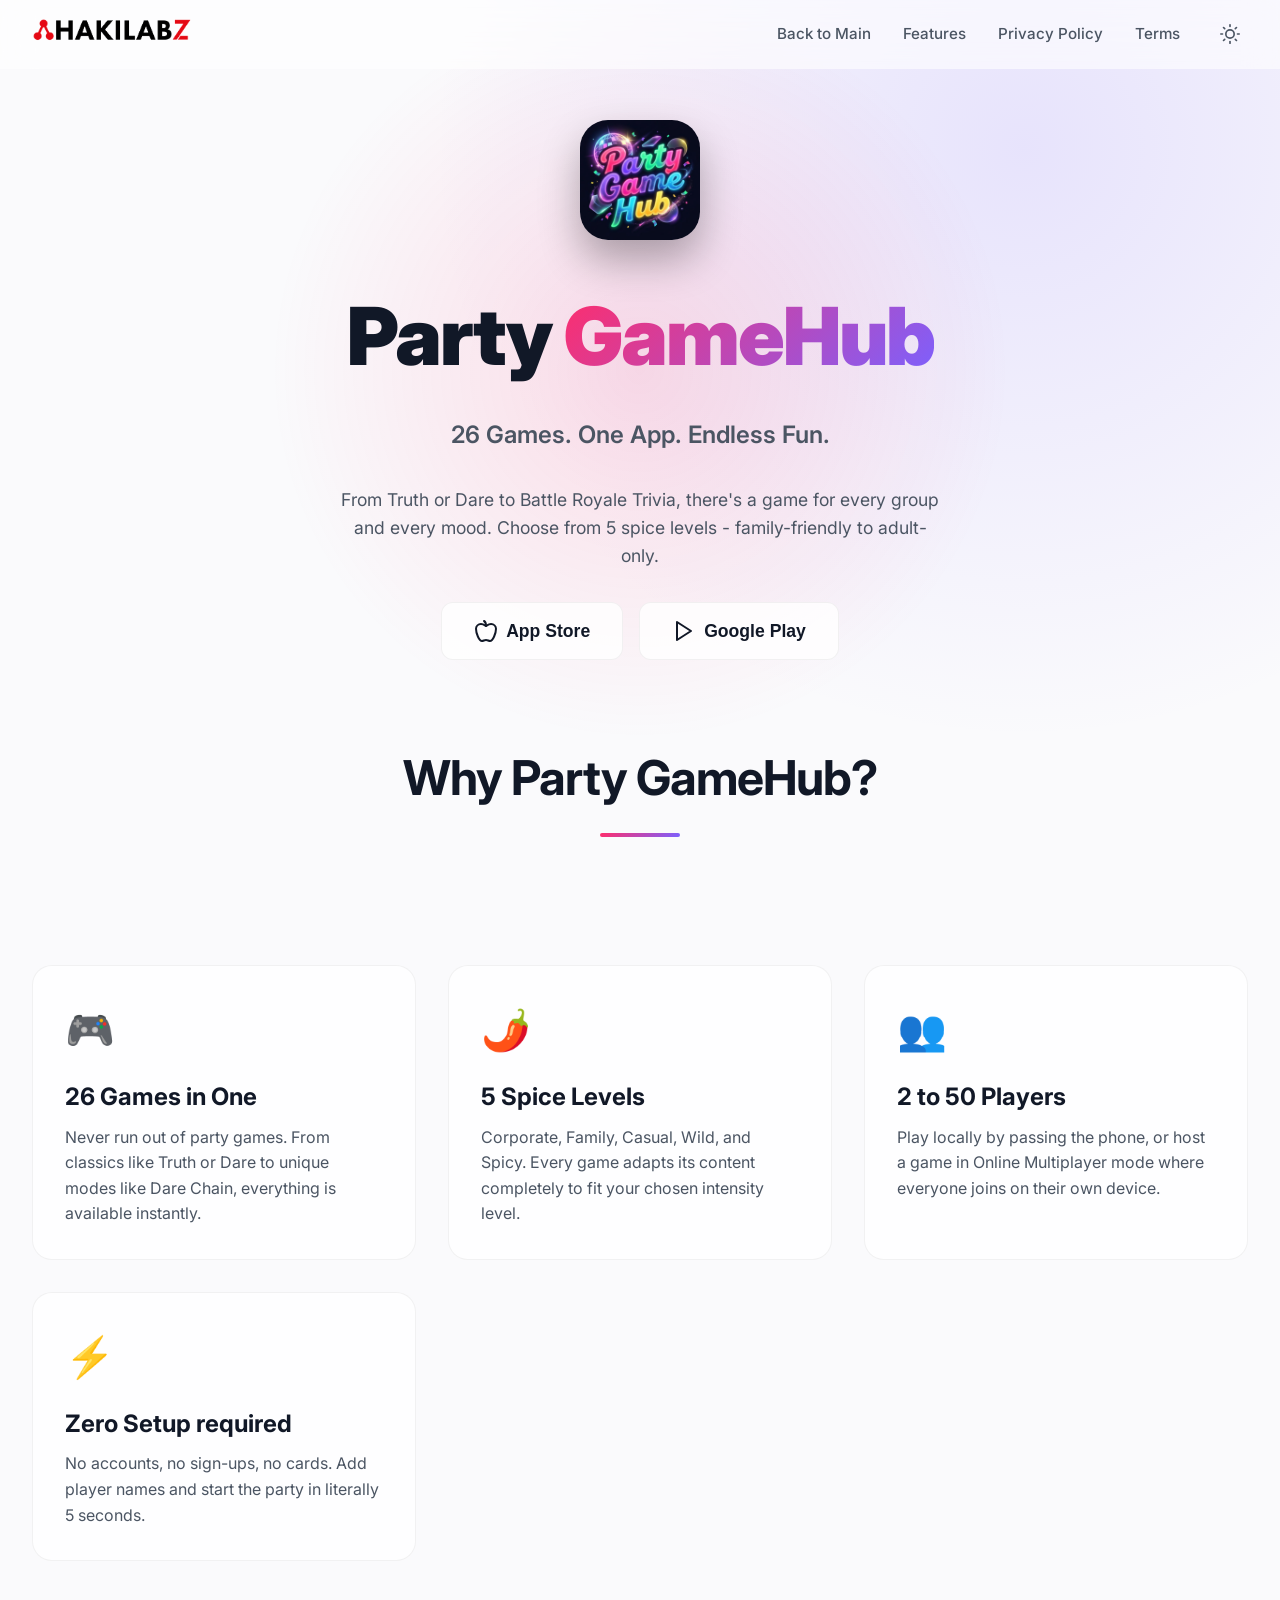
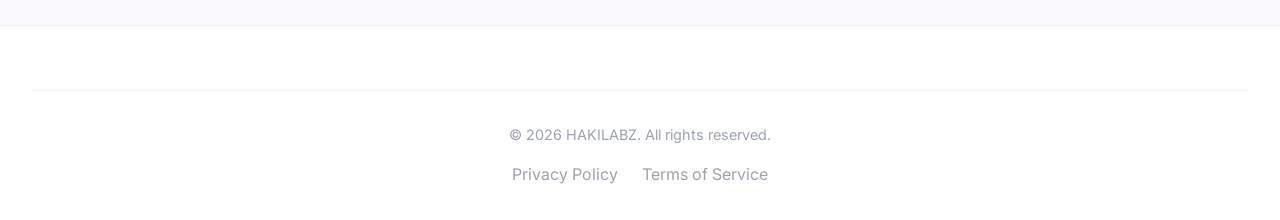
==== partygamehub/index.html @ c498fb6e "feat(ui): Initial launch-ready version" ====
<!DOCTYPE html>
<html lang="en">

<head>
    <meta charset="UTF-8">
    <meta name="viewport" content="width=device-width, initial-scale=1.0">
    <meta name="description"
        content="Party GameHub - The ultimate mobile party game collection featuring 26 games across 5 spice levels. Perfect for any group size up to 50 players. No setup needed.">
    <meta name="keywords"
        content="party games, drinking games, truth or dare, never have i ever, would you rather, trivia games, group games, social games, game night">
    <meta name="author" content="HAKILABZ">

    <!-- Open Graph / Social SEO -->
    <meta property="og:title" content="Party GameHub | HAKILABZ">
    <meta property="og:description"
        content="26 party games in one app. From Truth or Dare to Battle Royale Trivia, there's a game for every group and every mood.">
    <meta property="og:type" content="website">
    <meta property="og:url" content="https://hakilabz.ai/partygamehub">
    <!-- Twitter Card -->
    <meta name="twitter:card" content="summary_large_image">
    <meta name="twitter:title" content="Party GameHub | HAKILABZ">
    <meta name="twitter:description" content="26 party games in one app. No setup needed.">
    <title>Party GameHub | HAKILABZ</title>
    <!-- Use HAKILABZ core css -->
    <link rel="stylesheet" href="/assets/css/style.css">
    <link rel="preconnect" href="https://fonts.googleapis.com">
    <link rel="preconnect" href="https://fonts.gstatic.com" crossorigin>
    <link href="https://fonts.googleapis.com/css2?family=Inter:wght@300;400;500;600;700;800;900&display=swap"
        rel="stylesheet">
    <style>
        /* Party GameHub Specific Styles */
        :root {
            --pgh-primary: #FF2D6B;
            --pgh-secondary: #7B61FF;
            --pgh-accent: #00FFB2;
            --pgh-gradient: linear-gradient(135deg, #FF2D6B 0%, #7B61FF 100%);
        }

        .pgh-hero {
            position: relative;
            padding: 120px 0 80px;
            text-align: center;
            overflow: hidden;
        }

        .pgh-hero-bg {
            position: absolute;
            inset: 0;
            background: radial-gradient(circle at 50% 50%, rgba(255, 45, 107, 0.15) 0%, transparent 50%),
                radial-gradient(circle at 80% 20%, rgba(123, 97, 255, 0.15) 0%, transparent 50%);
            z-index: -1;
        }

        .pgh-app-icon {
            width: 120px;
            height: 120px;
            border-radius: 28px;
            box-shadow: 0 20px 40px rgba(0, 0, 0, 0.3);
            margin-bottom: 1.5rem;
        }

        .pgh-title {
            font-size: 5rem;
            font-weight: 900;
            margin-bottom: 1rem;
            letter-spacing: -2px;
        }

        .pgh-title span {
            background: var(--pgh-gradient);
            -webkit-background-clip: text;
            background-clip: text;
            -webkit-text-fill-color: transparent;
        }

        .pgh-subtitle {
            font-size: 1.5rem;
            color: var(--text-secondary);
            margin-bottom: 2rem;
            font-weight: 600;
        }

        .pgh-store-buttons {
            display: flex;
            gap: 1rem;
            justify-content: center;
            margin-top: 2rem;
        }

        .store-btn {
            background: var(--card-bg);
            border: 1px solid var(--border-color);
            padding: 1rem 2rem;
            border-radius: 12px;
            font-weight: 700;
            font-size: 1.1rem;
            color: var(--text-primary);
            cursor: pointer;
            transition: var(--transition-base);
            display: flex;
            align-items: center;
            gap: 0.5rem;
        }

        .store-btn:hover {
            border-color: var(--pgh-primary);
            box-shadow: 0 4px 16px rgba(255, 45, 107, 0.2);
            transform: translateY(-2px);
        }

        .pgh-features-grid {
            display: grid;
            grid-template-columns: repeat(auto-fit, minmax(300px, 1fr));
            gap: 2rem;
            padding: 4rem 0;
        }

        .pgh-feature-card {
            background: var(--card-bg);
            border: 1px solid var(--border-color);
            padding: 2rem;
            border-radius: 20px;
            text-align: left;
        }

        .pgh-feature-icon {
            font-size: 2.5rem;
            margin-bottom: 1rem;
        }

        .pgh-feature-title {
            font-size: 1.5rem;
            margin-bottom: 0.5rem;
            font-weight: 700;
        }
    </style>
</head>

<body>
    <!-- Navigation -->
    <nav class="navbar">
        <div class="container">
            <div class="nav-content">
                <div class="logo">
                    <a href="/">
                        <img src="/assets/images/hakilabz-logo.png" alt="HAKILABZ Logo" class="logo-img">
                    </a>
                </div>
                <ul class="nav-links">
                    <li><a href="/">Back to Main</a></li>
                    <li><a href="#features">Features</a></li>
                    <li><a href="/partygamehub/privacy/">Privacy Policy</a></li>
                    <li><a href="/partygamehub/terms/">Terms</a></li>
                    <li>
                        <button id="theme-toggle" class="theme-toggle-btn" aria-label="Toggle Dark Mode">
                            <svg class="sun-icon" xmlns="http://www.w3.org/2000/svg" width="20" height="20"
                                viewBox="0 0 24 24" fill="none" stroke="currentColor" stroke-width="2"
                                stroke-linecap="round" stroke-linejoin="round" style="display: none;">
                                <circle cx="12" cy="12" r="5"></circle>
                                <line x1="12" y1="1" x2="12" y2="3"></line>
                                <line x1="12" y1="21" x2="12" y2="23"></line>
                                <line x1="4.22" y1="4.22" x2="5.64" y2="5.64"></line>
                                <line x1="18.36" y1="18.36" x2="19.78" y2="19.78"></line>
                                <line x1="1" y1="12" x2="3" y2="12"></line>
                                <line x1="21" y1="12" x2="23" y2="12"></line>
                                <line x1="4.22" y1="19.78" x2="5.64" y2="18.36"></line>
                                <line x1="18.36" y1="5.64" x2="19.78" y2="4.22"></line>
                            </svg>
                            <svg class="moon-icon" xmlns="http://www.w3.org/2000/svg" width="20" height="20"
                                viewBox="0 0 24 24" fill="none" stroke="currentColor" stroke-width="2"
                                stroke-linecap="round" stroke-linejoin="round">
                                <path d="M21 12.79A9 9 0 1 1 11.21 3 7 7 0 0 0 21 12.79z"></path>
                            </svg>
                        </button>
                    </li>
                </ul>
            </div>
        </div>
    </nav>

    <!-- Hero Section -->
    <header class="pgh-hero">
        <div class="pgh-hero-bg"></div>
        <div class="container">
            <img src="/assets/images/partygamehub-icon.jpg" alt="Party GameHub App Icon" class="pgh-app-icon">
            <h1 class="pgh-title">Party <span>GameHub</span></h1>
            <p class="pgh-subtitle">26 Games. One App. Endless Fun.</p>
            <p style="color: var(--text-secondary); max-width: 600px; margin: 0 auto; font-size: 1.1rem;">
                From Truth or Dare to Battle Royale Trivia, there's a game for every group and every mood. Choose from 5
                spice levels - family-friendly to adult-only.
            </p>

            <div class="pgh-store-buttons">
                <button class="store-btn" onclick="alert('Coming soon to the App Store!')">
                    <svg viewBox="0 0 24 24" width="24" height="24" stroke="currentColor" stroke-width="2" fill="none"
                        stroke-linecap="round" stroke-linejoin="round">
                        <path
                            d="M12 20.94c1.5 0 2.75 1.06 4 1.06 3 0 6-8 6-12.22A4.91 4.91 0 0 0 17 5c-2.22 0-4 1.44-5 2-1-.56-2.78-2-5-2a4.9 4.9 0 0 0-5 4.78C2 14 5 22 8 22c1.25 0 2.5-1.06 4-1.06Z">
                        </path>
                        <path d="M10 2c1 .5 2 2 2 5"></path>
                    </svg>
                    App Store
                </button>
                <button class="store-btn" onclick="alert('Coming soon to Google Play!')">
                    <svg viewBox="0 0 24 24" width="24" height="24" stroke="currentColor" stroke-width="2" fill="none"
                        stroke-linecap="round" stroke-linejoin="round">
                        <polygon points="5 3 19 12 5 21 5 3"></polygon>
                    </svg>
                    Google Play
                </button>
            </div>
        </div>
    </header>

    <!-- Features Section -->
    <section id="features" class="container">
        <div class="section-header">
            <h2 class="section-title">Why Party GameHub?</h2>
            <div class="title-underline" style="background: var(--pgh-gradient);"></div>
        </div>

        <div class="pgh-features-grid">
            <div class="pgh-feature-card">
                <div class="pgh-feature-icon">🎮</div>
                <h3 class="pgh-feature-title">26 Games in One</h3>
                <p style="color: var(--text-secondary);">Never run out of party games. From classics like Truth or Dare
                    to unique modes like Dare Chain, everything is available instantly.</p>
            </div>
            <div class="pgh-feature-card">
                <div class="pgh-feature-icon">🌶️</div>
                <h3 class="pgh-feature-title">5 Spice Levels</h3>
                <p style="color: var(--text-secondary);">Corporate, Family, Casual, Wild, and Spicy. Every game adapts
                    its content completely to fit your chosen intensity level.</p>
            </div>
            <div class="pgh-feature-card">
                <div class="pgh-feature-icon">👥</div>
                <h3 class="pgh-feature-title">2 to 50 Players</h3>
                <p style="color: var(--text-secondary);">Play locally by passing the phone, or host a game in Online
                    Multiplayer mode where everyone joins on their own device.</p>
            </div>
            <div class="pgh-feature-card">
                <div class="pgh-feature-icon">⚡</div>
                <h3 class="pgh-feature-title">Zero Setup required</h3>
                <p style="color: var(--text-secondary);">No accounts, no sign-ups, no cards. Add player names and start
                    the party in literally 5 seconds.</p>
            </div>
        </div>
    </section>

    <!-- Footer -->
    <footer class="footer">
        <div class="container">
            <div class="footer-bottom">
                <p>&copy; 2026 HAKILABZ. All rights reserved.</p>
                <div style="margin-top: 1rem;">
                    <a href="/partygamehub/privacy/" rel="noopener noreferrer"
                        style="color: var(--text-muted); text-decoration: none; margin: 0 10px;">Privacy
                        Policy</a>
                    <a href="/partygamehub/terms/" rel="noopener noreferrer"
                        style="color: var(--text-muted); text-decoration: none; margin: 0 10px;">Terms of
                        Service</a>
                </div>
            </div>
        </div>
    </footer>

    <!-- Use Main script for theme toggling -->
    <script src="/assets/js/script.js"></script>
</body>

</html>
---- assets/css/style.css ----
/* ========================================
   HAKILABZ - Premium Website Styles
   ======================================== */

/* CSS Variables */
:root {
    /* Premium Red Branding */
    --primary-color: #FF2A2A;
    --primary-dark: #cc0000;
    --primary-light: #ff6666;
    --accent-color: #FF0055;

    /* Light Theme (Default) */
    --bg-primary: #FAFAFC;
    --bg-secondary: #ffffff;
    --bg-tertiary: #F3F4F6;
    --text-primary: #111827;
    --text-secondary: #4B5563;
    --text-muted: #9CA3AF;
    --border-color: rgba(0, 0, 0, 0.05);
    --card-bg: rgba(255, 255, 255, 0.8);
    --nav-bg: rgba(255, 255, 255, 0.6);

    /* Gradients */
    --gradient-primary: linear-gradient(135deg, #FF2A2A 0%, #FF0055 100%);
    --gradient-secondary: linear-gradient(135deg, var(--bg-secondary) 0%, var(--bg-tertiary) 100%);
    --gradient-glass: linear-gradient(135deg, rgba(255, 255, 255, 0.1), rgba(255, 255, 255, 0));

    /* Shadows */
    --shadow-sm: 0 4px 6px -1px rgba(0, 0, 0, 0.05);
    --shadow-md: 0 10px 15px -3px rgba(0, 0, 0, 0.08);
    --shadow-lg: 0 20px 25px -5px rgba(0, 0, 0, 0.1);
    --shadow-xl: 0 25px 50px -12px rgba(0, 0, 0, 0.15);
    --shadow-glow: 0 0 20px rgba(255, 42, 42, 0.3);

    /* Transitions */
    --transition-base: all 0.4s cubic-bezier(0.16, 1, 0.3, 1);
    --transition-fast: all 0.2s cubic-bezier(0.16, 1, 0.3, 1);
}

[data-theme="dark"] {
    --bg-primary: #050505;
    --bg-secondary: #0a0a0a;
    --bg-tertiary: #141414;
    --text-primary: #F9FAFB;
    --text-secondary: #9CA3AF;
    --text-muted: #6B7280;
    --border-color: rgba(255, 255, 255, 0.08);
    --card-bg: rgba(20, 20, 20, 0.6);
    --nav-bg: rgba(5, 5, 5, 0.7);

    --shadow-sm: 0 4px 6px -1px rgba(0, 0, 0, 0.5);
    --shadow-md: 0 10px 15px -3px rgba(0, 0, 0, 0.6);
    --shadow-lg: 0 20px 25px -5px rgba(0, 0, 0, 0.7);
    --shadow-xl: 0 25px 50px -12px rgba(0, 0, 0, 0.8);
    --shadow-glow: 0 0 30px rgba(255, 42, 42, 0.4);
}

/* Reset & Base Styles */
* {
    margin: 0;
    padding: 0;
    box-sizing: border-box;
}

html {
    scroll-behavior: smooth;
    font-size: 16px;
}

body {
    font-family: 'Inter', -apple-system, BlinkMacSystemFont, 'Segoe UI', Roboto, Oxygen, Ubuntu, Cantarell, sans-serif;
    background-color: var(--bg-primary);
    color: var(--text-primary);
    line-height: 1.6;
    overflow-x: hidden;
    -webkit-font-smoothing: antialiased;
    -moz-osx-font-smoothing: grayscale;
    transition: background-color 0.3s ease, color 0.3s ease;
}

/* Container */
.container {
    max-width: 1280px;
    margin: 0 auto;
    padding: 0 2rem;
}

@media (max-width: 768px) {
    .container {
        padding: 0 1.5rem;
    }
}

/* Navigation */
.navbar {
    position: fixed;
    top: 0;
    width: 100%;
    background: var(--nav-bg);
    backdrop-filter: blur(16px);
    -webkit-backdrop-filter: blur(16px);
    border-bottom: 1px solid rgba(255, 255, 255, 0.05);
    z-index: 1000;
    transition: var(--transition-base);
}

.nav-content {
    display: flex;
    justify-content: space-between;
    align-items: center;
    padding: 1rem 0;
}

.logo-img {
    height: 24px;
    width: auto;
    transition: var(--transition-base);
}

.nav-links {
    display: flex;
    list-style: none;
    gap: 2rem;
    align-items: center;
}

.nav-links a {
    color: var(--text-secondary);
    text-decoration: none;
    font-weight: 500;
    font-size: 0.95rem;
    transition: var(--transition-fast);
    position: relative;
}

.nav-links a::after {
    content: '';
    position: absolute;
    bottom: -4px;
    left: 0;
    width: 0;
    height: 2px;
    background: var(--gradient-primary);
    transition: var(--transition-base);
}

.nav-links a:hover {
    color: var(--text-primary);
}

.nav-links a:hover::after {
    width: 100%;
}

@media (max-width: 768px) {
    .nav-links {
        gap: 1.5rem;
    }
}

@media (max-width: 480px) {
    .nav-links {
        gap: 1rem;
        font-size: 0.85rem;
    }

    .logo-img {
        height: 20px;
    }
}

/* Theme Toggle Button */
.theme-toggle-btn {
    background: transparent;
    border: none;
    color: var(--text-secondary);
    cursor: pointer;
    display: flex;
    align-items: center;
    justify-content: center;
    padding: 0.5rem;
    border-radius: 50%;
    transition: var(--transition-fast);
}

.theme-toggle-btn:hover {
    color: var(--text-primary);
    background: var(--bg-tertiary);
}

/* Hero Section */
.hero {
    position: relative;
    min-height: 100vh;
    display: flex;
    align-items: center;
    justify-content: center;
    overflow: hidden;
    padding-top: 80px;
}

.hero-background {
    position: absolute;
    inset: 0;
    background: radial-gradient(circle at 15% 50%, rgba(255, 42, 42, 0.15) 0%, transparent 40%),
        radial-gradient(circle at 85% 30%, rgba(255, 0, 85, 0.1) 0%, transparent 40%);
    background-size: 200% 200%;
    animation: gradientMove 15s ease infinite alternate;
}

@keyframes gradientMove {
    0% {
        background-position: 0% 50%;
    }

    50% {
        background-position: 100% 50%;
    }

    100% {
        background-position: 0% 50%;
    }
}

.gradient-overlay {
    position: absolute;
    inset: 0;
    background: linear-gradient(180deg, transparent 0%, var(--bg-primary) 100%);
}

.hero::after {
    content: '';
    position: absolute;
    inset: 0;
    background: url('data:image/svg+xml;utf8,<svg viewBox="0 0 100 100" xmlns="http://www.w3.org/2000/svg"><rect width="100" height="100" fill="none" stroke="rgba(255,255,255,0.03)" stroke-width="0.5"/><path d="M0,50 L100,50 M50,0 L50,100" stroke="rgba(255,255,255,0.03)" stroke-width="0.5"/></svg>') 0 0/40px 40px;
    z-index: -1;
    opacity: 0.5;
}

.hero-content {
    position: relative;
    text-align: center;
    max-width: 900px;
    margin: 0 auto;
    padding: 2rem 0;
    animation: fadeInUp 1s ease-out;
}

.hero-title {
    font-size: 4rem;
    font-weight: 800;
    line-height: 1.1;
    margin-bottom: 1.5rem;
    letter-spacing: -0.02em;
}

.gradient-text {
    background: var(--gradient-primary);
    -webkit-background-clip: text;
    -webkit-text-fill-color: transparent;
    background-clip: text;
}

.hero-subtitle {
    font-size: 1.35rem;
    color: var(--text-secondary);
    margin-bottom: 3rem;
    line-height: 1.7;
    max-width: 700px;
    margin-left: auto;
    margin-right: auto;
}

.hero-cta {
    display: flex;
    gap: 1rem;
    justify-content: center;
    flex-wrap: wrap;
}

/* Buttons */
.btn {
    display: inline-flex;
    align-items: center;
    justify-content: center;
    padding: 1rem 2.5rem;
    border-radius: 100px;
    font-size: 1.1rem;
    font-weight: 600;
    text-decoration: none;
    transition: var(--transition-base);
    cursor: pointer;
    border: none;
    font-family: inherit;
    white-space: nowrap;
    letter-spacing: 0.5px;
}

.btn-primary {
    background: var(--gradient-primary);
    color: #FFFFFF;
    box-shadow: var(--shadow-glow);
    position: relative;
    overflow: hidden;
}

.btn-primary::after {
    content: '';
    position: absolute;
    top: -50%;
    left: -50%;
    width: 200%;
    height: 200%;
    background: rgba(255, 255, 255, 0.1);
    transform: rotate(45deg);
    transition: all 0.5s ease;
    opacity: 0;
}

.btn-primary:not(:disabled):hover::after {
    opacity: 1;
    transform: rotate(45deg) translate(50%, 50%);
}

.btn-primary:not(:disabled):hover {
    transform: translateY(-2px);
    box-shadow: 0 0 30px rgba(255, 42, 42, 0.6);
}

.btn-primary:disabled {
    opacity: 0.6;
    cursor: not-allowed;
}

.btn-primary:disabled:hover {
    transform: none;
    box-shadow: var(--shadow-glow);
}

.btn-secondary {
    background: var(--bg-tertiary);
    color: var(--text-primary);
    border: 1px solid var(--border-color);
    backdrop-filter: blur(10px);
}

.btn-secondary:hover {
    transform: translateY(-2px);
}

/* Scroll Indicator */
.scroll-indicator {
    position: absolute;
    bottom: 2rem;
    left: 50%;
    transform: translateX(-50%);
    animation: bounce 2s infinite;
}

.mouse {
    width: 24px;
    height: 40px;
    border: 2px solid var(--text-secondary);
    border-radius: 12px;
    position: relative;
}

.mouse::before {
    content: '';
    position: absolute;
    top: 8px;
    left: 50%;
    transform: translateX(-50%);
    width: 4px;
    height: 8px;
    background: var(--text-secondary);
    border-radius: 2px;
    animation: scroll 1.5s infinite;
}

/* Section Styles */
section {
    padding: 6rem 0;
    position: relative;
}

.section-header {
    text-align: center;
    margin-bottom: 4rem;
}

.section-title {
    font-size: 3rem;
    font-weight: 700;
    margin-bottom: 1rem;
    letter-spacing: -0.02em;
}

.title-underline {
    width: 80px;
    height: 4px;
    background: var(--gradient-primary);
    margin: 0 auto;
    border-radius: 2px;
}

.section-subtitle {
    font-size: 1.2rem;
    color: var(--text-secondary);
    margin-top: 1rem;
}

/* About Section */
.about {
    background: var(--bg-secondary);
}

.about-grid {
    display: grid;
    grid-template-columns: repeat(auto-fit, minmax(280px, 1fr));
    gap: 2rem;
    margin-bottom: 4rem;
}

.about-item {
    text-align: center;
    padding: 2rem;
    background: var(--card-bg);
    border-radius: 16px;
    transition: var(--transition-base);
    border: 1px solid var(--border-color);
}

.about-item:hover {
    transform: translateY(-8px);
    border-color: var(--primary-color);
    box-shadow: var(--shadow-lg);
}

.icon-wrapper {
    width: 64px;
    height: 64px;
    margin: 0 auto 1.5rem;
    display: flex;
    align-items: center;
    justify-content: center;
    background: var(--bg-secondary);
    border-radius: 16px;
    border: 1px solid rgba(255, 42, 42, 0.2);
    box-shadow: 0 0 15px rgba(255, 42, 42, 0.1);
    transition: var(--transition-base);
}

.about-item:hover .icon-wrapper {
    background: var(--gradient-primary);
    box-shadow: var(--shadow-glow);
}

.icon {
    color: var(--primary-color);
    transition: var(--transition-base);
}

.about-item:hover .icon {
    color: white;
}

.about-item h3 {
    font-size: 1.5rem;
    margin-bottom: 1rem;
    font-weight: 600;
}

.about-item p {
    color: var(--text-secondary);
    line-height: 1.7;
}

.about-description {
    max-width: 800px;
    margin: 0 auto;
    text-align: center;
}

.about-description p {
    font-size: 1.1rem;
    color: var(--text-secondary);
    line-height: 1.8;
    margin-bottom: 1.5rem;
}

/* Products Section */
.products {
    background: var(--bg-primary);
}

.products-grid {
    display: grid;
    grid-template-columns: repeat(3, 1fr);
    gap: 2.5rem;
    max-width: 1200px;
    margin: 0 auto;
}

@media (max-width: 968px) {
    .products-grid {
        grid-template-columns: repeat(2, 1fr);
    }
}

@media (max-width: 768px) {
    .products-grid {
        grid-template-columns: 1fr;
    }
}

.product-card {
    background: var(--card-bg);
    border-radius: 24px;
    padding: 3rem;
    border: 1px solid var(--border-color);
    transition: var(--transition-base);
    position: relative;
    overflow: hidden;
    backdrop-filter: blur(10px);
    -webkit-backdrop-filter: blur(10px);
    box-shadow: 0 4px 6px rgba(0, 0, 0, 0.05);
}

.product-card::before {
    content: '';
    position: absolute;
    top: 0;
    left: 0;
    right: 0;
    height: 4px;
    background: var(--gradient-primary);
    opacity: 0;
    transition: var(--transition-base);
}

.product-card:hover {
    transform: translateY(-8px);
    border-color: rgba(255, 42, 42, 0.3);
    box-shadow: var(--shadow-xl);
}

.product-card:hover::before {
    opacity: 1;
}

.product-badge {
    display: inline-block;
    background: var(--gradient-primary);
    color: white;
    padding: 0.5rem 1rem;
    border-radius: 20px;
    font-size: 0.85rem;
    font-weight: 600;
    margin-bottom: 2rem;
    box-shadow: var(--shadow-glow);
}

.product-image {
    text-align: center;
    margin-bottom: 2rem;
    position: relative;
    z-index: 2;
}

.product-image img {
    max-width: 140px;
    height: auto;
    filter: drop-shadow(0 15px 30px rgba(255, 42, 42, 0.25));
    border-radius: 24px;
    transition: var(--transition-base);
}

.product-card:hover .product-image img {
    transform: scale(1.05);
    filter: drop-shadow(0 20px 40px rgba(255, 42, 42, 0.4));
}

.product-title {
    font-size: 1.8rem;
    font-weight: 800;
    margin-bottom: 0.5rem;
    letter-spacing: -0.02em;
}

.product-tagline {
    font-size: 1.1rem;
    color: var(--text-secondary);
    margin-bottom: 1.5rem;
    font-weight: 500;
}

.product-description {
    color: var(--text-secondary);
    line-height: 1.8;
    margin-bottom: 2rem;
}

.product-features {
    list-style: none;
    margin-bottom: 2rem;
}

.product-features li {
    display: flex;
    align-items: center;
    gap: 0.75rem;
    margin-bottom: 1rem;
    color: var(--text-secondary);
    font-size: 0.95rem;
    font-weight: 500;
}

.check-icon {
    width: 20px;
    height: 20px;
    color: var(--primary-color);
    stroke-width: 3;
    flex-shrink: 0;
    margin-top: 2px;
}

.product-cta {
    margin-top: 2rem;
}

.product-cta .btn {
    width: 100%;
}

/* Upcoming Product Card */
.product-card.upcoming {
    display: flex;
    align-items: center;
    justify-content: center;
    min-height: 400px;
}

.product-content-center {
    text-align: center;
}

.icon-wrapper-large {
    width: 80px;
    height: 80px;
    border-radius: 20px;
    background: var(--bg-secondary);
    display: flex;
    align-items: center;
    justify-content: center;
    margin-bottom: 1.5rem;
    box-shadow: 0 10px 30px rgba(0, 0, 0, 0.2);
    overflow: hidden;
    border: 2px dashed var(--border-color);
}

.icon-wrapper-large img {
    width: 100%;
    height: 100%;
    object-fit: cover;
}

.icon-wrapper-large .icon {
    width: 40px;
    height: 40px;
    color: var(--text-secondary);
}

.product-content-center h3 {
    font-size: 1.5rem;
    margin-bottom: 1rem;
    color: var(--text-primary);
}

.product-content-center p {
    color: var(--text-secondary);
    max-width: 300px;
    margin: 0 auto;
}

/* Contact Section */
.contact {
    background: var(--bg-secondary);
}

.contact-content {
    max-width: 600px;
    margin: 0 auto;
    text-align: center;
}

.contact-info h3 {
    font-size: 2rem;
    margin-bottom: 1rem;
}

.contact-info>p {
    color: var(--text-secondary);
    font-size: 1.1rem;
    margin-bottom: 3rem;
    line-height: 1.7;
}

.contact-methods {
    display: flex;
    flex-direction: column;
    gap: 1.5rem;
}

.contact-method {
    display: flex;
    align-items: center;
    justify-content: center;
    gap: 1rem;
    padding: 1.5rem;
    background: var(--card-bg);
    border-radius: 12px;
    transition: var(--transition-base);
    border: 1px solid var(--border-color);
}

.contact-method:hover {
    border-color: var(--primary-color);
    transform: translateX(4px);
}

.contact-method .icon {
    width: 24px;
    height: 24px;
    color: var(--primary-color);
}

.contact-method a {
    color: var(--text-primary);
    text-decoration: none;
    font-weight: 500;
    font-size: 1.1rem;
}

/* Footer */
.footer {
    background: var(--bg-secondary);
    padding: 4rem 0 2rem;
    border-top: 1px solid var(--border-color);
}

.footer-content {
    display: grid;
    grid-template-columns: 1.5fr 1fr;
    gap: 4rem;
    margin-bottom: 3rem;
}

.footer-brand {
    max-width: 400px;
}

.footer-logo {
    height: 40px;
    margin-bottom: 1rem;
}

.footer-brand p {
    color: var(--text-secondary);
    line-height: 1.7;
}

.footer-links {
    display: grid;
    grid-template-columns: repeat(2, 1fr);
    gap: 2rem;
}

.footer-column h4 {
    font-size: 1.1rem;
    margin-bottom: 1rem;
    font-weight: 600;
}

.footer-column ul {
    list-style: none;
}

.footer-column ul li {
    margin-bottom: 0.75rem;
}

.footer-column ul li a {
    color: var(--text-secondary);
    text-decoration: none;
    transition: var(--transition-fast);
}

.footer-column ul li a:hover {
    color: var(--primary-color);
}

.footer-bottom {
    text-align: center;
    padding-top: 2rem;
    border-top: 1px solid var(--border-color);
}

.footer-bottom p {
    color: var(--text-muted);
    font-size: 0.9rem;
}

/* Responsive Styles */
@media (max-width: 968px) {
    .hero-title {
        font-size: 3rem;
    }

    .section-title {
        font-size: 2.5rem;
    }
}

@media (max-width: 768px) {
    section {
        padding: 4rem 0;
    }

    .hero-title {
        font-size: 2.5rem;
    }

    .hero-subtitle {
        font-size: 1.1rem;
    }

    .section-title {
        font-size: 2rem;
    }

    .about-grid {
        grid-template-columns: 1fr;
    }

    .products-grid {
        grid-template-columns: 1fr;
    }

    .footer-content {
        grid-template-columns: 1fr;
        gap: 2rem;
    }

    .footer-links {
        grid-template-columns: repeat(2, 1fr);
    }
}

@media (max-width: 480px) {
    .hero-title {
        font-size: 2rem;
    }

    .hero-subtitle {
        font-size: 1rem;
    }

    .hero-cta {
        flex-direction: column;
        gap: 0.75rem;
    }

    .btn {
        width: 100%;
    }

    .product-card {
        padding: 2rem;
    }
}

/* Animations */
@keyframes fadeInUp {
    from {
        opacity: 0;
        transform: translateY(30px);
    }

    to {
        opacity: 1;
        transform: translateY(0);
    }
}

@keyframes bounce {

    0%,
    20%,
    50%,
    80%,
    100% {
        transform: translateX(-50%) translateY(0);
    }

    40% {
        transform: translateX(-50%) translateY(-10px);
    }

    60% {
        transform: translateX(-50%) translateY(-5px);
    }
}

@keyframes scroll {
    0% {
        opacity: 1;
        transform: translateX(-50%) translateY(0);
    }

    100% {
        opacity: 0;
        transform: translateX(-50%) translateY(12px);
    }
}

/* Utility Classes */
.text-center {
    text-align: center;
}

.mt-1 {
    margin-top: 0.5rem;
}

.mt-2 {
    margin-top: 1rem;
}

.mt-3 {
    margin-top: 1.5rem;
}

.mt-4 {
    margin-top: 2rem;
}

.mb-1 {
    margin-bottom: 0.5rem;
}

.mb-2 {
    margin-bottom: 1rem;
}

.mb-3 {
    margin-bottom: 1.5rem;
}

.mb-4 {
    margin-bottom: 2rem;
}
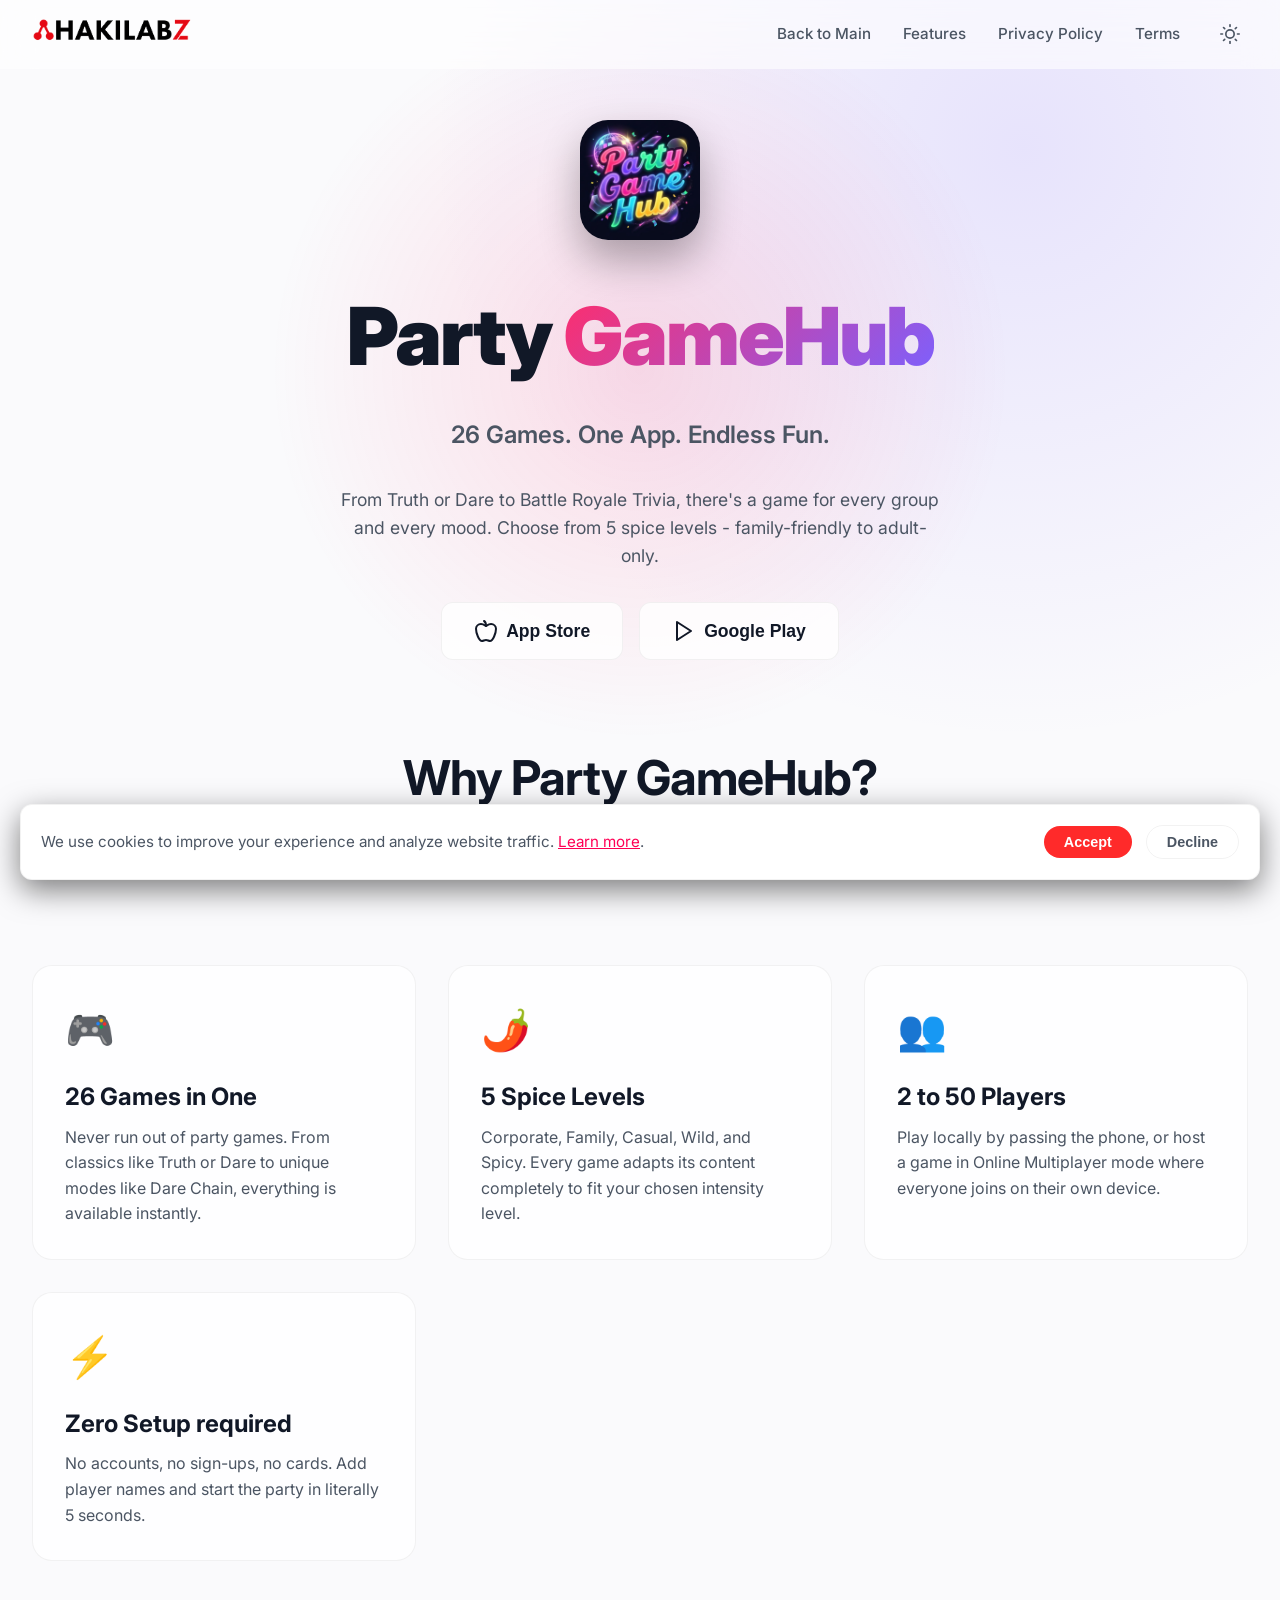
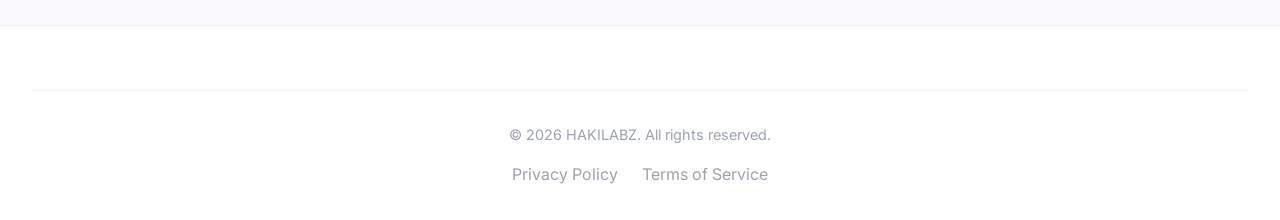
==== commit d9210a37: "feat: Production-ready website with analytics, SEO, logo protection & best practices" ====
--- a/partygamehub/index.html
+++ b/partygamehub/index.html
@@ -2,6 +2,8 @@
 <html lang="en">
 
 <head>
+    <meta name="robots" content="noimageindex, noarchive">
+
     <meta charset="UTF-8">
     <meta name="viewport" content="width=device-width, initial-scale=1.0">
     <meta name="description"
--- a/assets/css/style.css
+++ b/assets/css/style.css
@@ -960,4 +960,49 @@
 
 .mb-4 {
     margin-bottom: 2rem;
-}+}
+/* Cookie Banner */
+.cookie-banner {
+    position: fixed;
+    bottom: 20px;
+    left: 20px;
+    right: 20px;
+    background: var(--bg-secondary);
+    border: 1px solid var(--border-color);
+    padding: 20px;
+    border-radius: 12px;
+    display: flex;
+    justify-content: space-between;
+    align-items: center;
+    z-index: 1000;
+    box-shadow: 0 10px 30px rgba(0,0,0,0.5);
+    transition: opacity 0.3s ease, transform 0.3s ease;
+    backdrop-filter: blur(10px);
+}
+.cookie-banner p {
+    margin: 0;
+    font-size: 0.95rem;
+    color: var(--text-secondary);
+    max-width: 70%;
+}
+.cookie-buttons button {
+    padding: 8px 20px;
+    font-size: 0.9rem;
+    border-radius: 50px;
+    cursor: pointer;
+    font-weight: 600;
+}
+.btn-accept { background: var(--primary-color); color: #fff; border: none; }
+.btn-decline { background: transparent; border: 1px solid var(--border-color); color: var(--text-secondary); margin-left: 10px; }
+@media (max-width: 768px) {
+    .cookie-banner {
+        flex-direction: column;
+        text-align: center;
+        bottom: 0;
+        left: 0;
+        right: 0;
+        border-radius: 20px 20px 0 0;
+        padding: 20px 15px;
+    }
+    .cookie-banner p { max-width: 100%; margin-bottom: 15px; }
+}
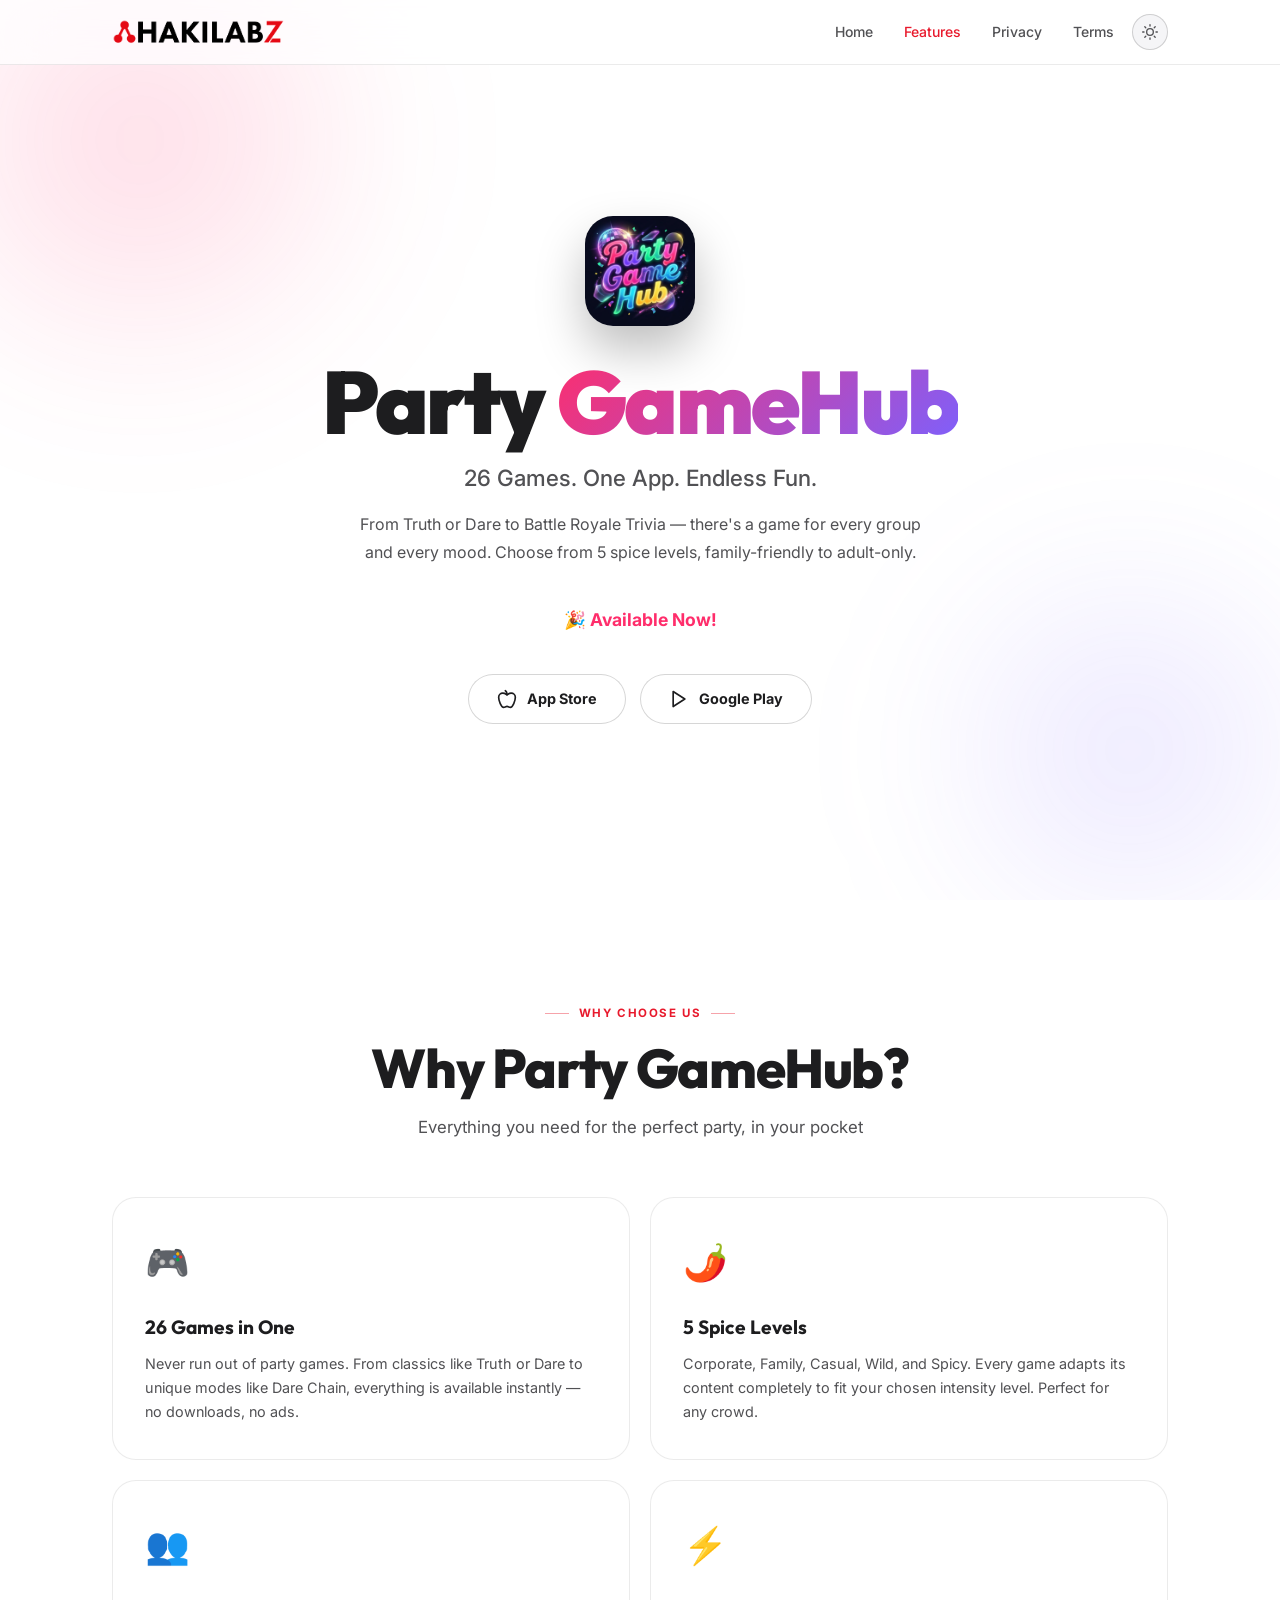
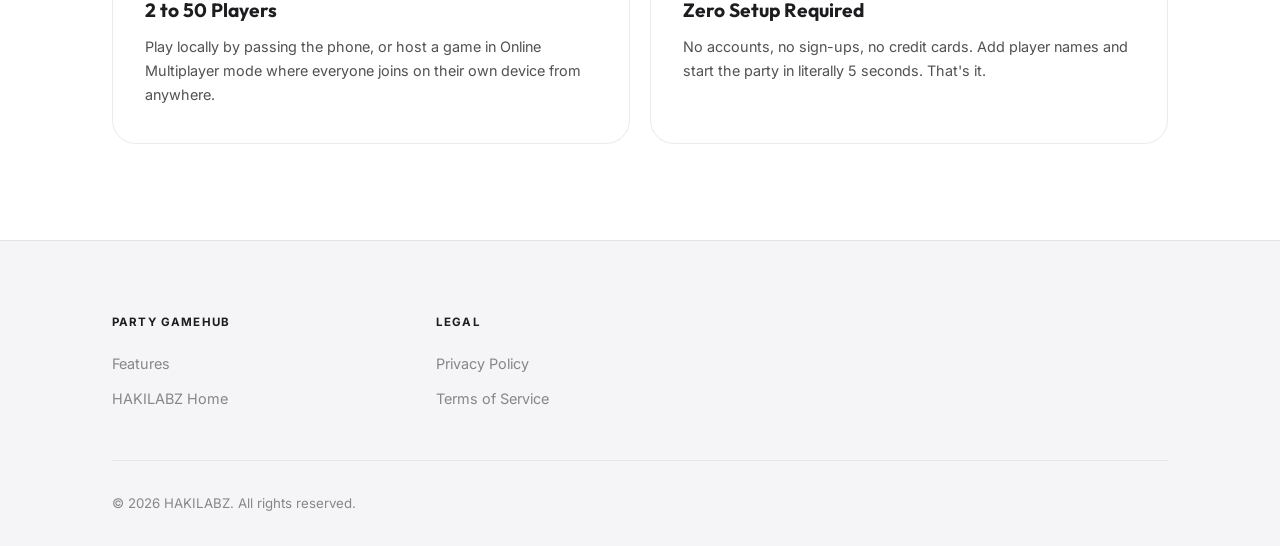
==== commit 4518e0cd: "feat: premium redesign v2 — dark logo swap, consistent legal pages, GA fix, dead code removed - Use " ====
--- a/partygamehub/index.html
+++ b/partygamehub/index.html
@@ -1,273 +1,233 @@
 <!DOCTYPE html>
-<html lang="en">
+<html lang="en" data-theme="light">
 
 <head>
-    <meta name="robots" content="noimageindex, noarchive">
-
     <meta charset="UTF-8">
     <meta name="viewport" content="width=device-width, initial-scale=1.0">
+    <meta name="robots" content="noimageindex, noarchive">
     <meta name="description"
-        content="Party GameHub - The ultimate mobile party game collection featuring 26 games across 5 spice levels. Perfect for any group size up to 50 players. No setup needed.">
+        content="Party GameHub — 26 party games in one app. From Truth or Dare to Battle Royale Trivia. Available March 28, 2026.">
     <meta name="keywords"
-        content="party games, drinking games, truth or dare, never have i ever, would you rather, trivia games, group games, social games, game night">
+        content="party games, drinking games, truth or dare, never have i ever, would you rather, trivia, group games">
     <meta name="author" content="HAKILABZ">
-
-    <!-- Open Graph / Social SEO -->
     <meta property="og:title" content="Party GameHub | HAKILABZ">
     <meta property="og:description"
-        content="26 party games in one app. From Truth or Dare to Battle Royale Trivia, there's a game for every group and every mood.">
+        content="26 party games in one app. From Truth or Dare to Battle Royale Trivia. Available March 28, 2026.">
     <meta property="og:type" content="website">
-    <meta property="og:url" content="https://hakilabz.ai/partygamehub">
-    <!-- Twitter Card -->
+    <meta property="og:url" content="https://hakilabz.ai/partygamehub/">
     <meta name="twitter:card" content="summary_large_image">
     <meta name="twitter:title" content="Party GameHub | HAKILABZ">
     <meta name="twitter:description" content="26 party games in one app. No setup needed.">
     <title>Party GameHub | HAKILABZ</title>
-    <!-- Use HAKILABZ core css -->
-    <link rel="stylesheet" href="/assets/css/style.css">
+
     <link rel="preconnect" href="https://fonts.googleapis.com">
     <link rel="preconnect" href="https://fonts.gstatic.com" crossorigin>
-    <link href="https://fonts.googleapis.com/css2?family=Inter:wght@300;400;500;600;700;800;900&display=swap"
+    <link
+        href="https://fonts.googleapis.com/css2?family=Inter:wght@300;400;500;600;700&family=Outfit:wght@700;800;900&display=swap"
         rel="stylesheet">
-    <style>
-        /* Party GameHub Specific Styles */
-        :root {
-            --pgh-primary: #FF2D6B;
-            --pgh-secondary: #7B61FF;
-            --pgh-accent: #00FFB2;
-            --pgh-gradient: linear-gradient(135deg, #FF2D6B 0%, #7B61FF 100%);
-        }
-
-        .pgh-hero {
-            position: relative;
-            padding: 120px 0 80px;
-            text-align: center;
-            overflow: hidden;
-        }
-
-        .pgh-hero-bg {
-            position: absolute;
-            inset: 0;
-            background: radial-gradient(circle at 50% 50%, rgba(255, 45, 107, 0.15) 0%, transparent 50%),
-                radial-gradient(circle at 80% 20%, rgba(123, 97, 255, 0.15) 0%, transparent 50%);
-            z-index: -1;
-        }
-
-        .pgh-app-icon {
-            width: 120px;
-            height: 120px;
-            border-radius: 28px;
-            box-shadow: 0 20px 40px rgba(0, 0, 0, 0.3);
-            margin-bottom: 1.5rem;
-        }
-
-        .pgh-title {
-            font-size: 5rem;
-            font-weight: 900;
-            margin-bottom: 1rem;
-            letter-spacing: -2px;
-        }
-
-        .pgh-title span {
-            background: var(--pgh-gradient);
-            -webkit-background-clip: text;
-            background-clip: text;
-            -webkit-text-fill-color: transparent;
-        }
-
-        .pgh-subtitle {
-            font-size: 1.5rem;
-            color: var(--text-secondary);
-            margin-bottom: 2rem;
-            font-weight: 600;
-        }
-
-        .pgh-store-buttons {
-            display: flex;
-            gap: 1rem;
-            justify-content: center;
-            margin-top: 2rem;
-        }
-
-        .store-btn {
-            background: var(--card-bg);
-            border: 1px solid var(--border-color);
-            padding: 1rem 2rem;
-            border-radius: 12px;
-            font-weight: 700;
-            font-size: 1.1rem;
-            color: var(--text-primary);
-            cursor: pointer;
-            transition: var(--transition-base);
-            display: flex;
-            align-items: center;
-            gap: 0.5rem;
-        }
-
-        .store-btn:hover {
-            border-color: var(--pgh-primary);
-            box-shadow: 0 4px 16px rgba(255, 45, 107, 0.2);
-            transform: translateY(-2px);
-        }
-
-        .pgh-features-grid {
-            display: grid;
-            grid-template-columns: repeat(auto-fit, minmax(300px, 1fr));
-            gap: 2rem;
-            padding: 4rem 0;
-        }
-
-        .pgh-feature-card {
-            background: var(--card-bg);
-            border: 1px solid var(--border-color);
-            padding: 2rem;
-            border-radius: 20px;
-            text-align: left;
-        }
-
-        .pgh-feature-icon {
-            font-size: 2.5rem;
-            margin-bottom: 1rem;
-        }
-
-        .pgh-feature-title {
-            font-size: 1.5rem;
-            margin-bottom: 0.5rem;
-            font-weight: 700;
-        }
-    </style>
+    <link rel="stylesheet" href="/assets/css/style.css">
+    <link rel="icon" type="image/png" href="/assets/images/favicon.png">
 </head>
 
 <body>
-    <!-- Navigation -->
-    <nav class="navbar">
+
+    <!-- ── NAV ─────────────────────────────── -->
+    <nav class="navbar" id="navbar">
         <div class="container">
             <div class="nav-content">
-                <div class="logo">
-                    <a href="/">
-                        <img src="/assets/images/hakilabz-logo.png" alt="HAKILABZ Logo" class="logo-img">
-                    </a>
-                </div>
-                <ul class="nav-links">
-                    <li><a href="/">Back to Main</a></li>
+                <a href="/" class="logo" aria-label="HAKILABZ Home">
+                    <img src="/assets/images/hakilabz-logo.png" alt="HAKILABZ" class="logo-img" id="nav-logo">
+                </a>
+
+                <ul class="nav-links" id="nav-links">
+                    <li><a href="/">Home</a></li>
                     <li><a href="#features">Features</a></li>
-                    <li><a href="/partygamehub/privacy/">Privacy Policy</a></li>
+                    <li><a href="/partygamehub/privacy/">Privacy</a></li>
                     <li><a href="/partygamehub/terms/">Terms</a></li>
                     <li>
-                        <button id="theme-toggle" class="theme-toggle-btn" aria-label="Toggle Dark Mode">
-                            <svg class="sun-icon" xmlns="http://www.w3.org/2000/svg" width="20" height="20"
-                                viewBox="0 0 24 24" fill="none" stroke="currentColor" stroke-width="2"
-                                stroke-linecap="round" stroke-linejoin="round" style="display: none;">
-                                <circle cx="12" cy="12" r="5"></circle>
-                                <line x1="12" y1="1" x2="12" y2="3"></line>
-                                <line x1="12" y1="21" x2="12" y2="23"></line>
-                                <line x1="4.22" y1="4.22" x2="5.64" y2="5.64"></line>
-                                <line x1="18.36" y1="18.36" x2="19.78" y2="19.78"></line>
-                                <line x1="1" y1="12" x2="3" y2="12"></line>
-                                <line x1="21" y1="12" x2="23" y2="12"></line>
-                                <line x1="4.22" y1="19.78" x2="5.64" y2="18.36"></line>
-                                <line x1="18.36" y1="5.64" x2="19.78" y2="4.22"></line>
+                        <button id="theme-toggle" class="theme-toggle-btn" aria-label="Toggle theme">
+                            <svg class="sun-icon" width="16" height="16" viewBox="0 0 24 24" fill="none"
+                                stroke="currentColor" stroke-width="2" stroke-linecap="round" stroke-linejoin="round">
+                                <circle cx="12" cy="12" r="5" />
+                                <line x1="12" y1="1" x2="12" y2="3" />
+                                <line x1="12" y1="21" x2="12" y2="23" />
+                                <line x1="4.22" y1="4.22" x2="5.64" y2="5.64" />
+                                <line x1="18.36" y1="18.36" x2="19.78" y2="19.78" />
+                                <line x1="1" y1="12" x2="3" y2="12" />
+                                <line x1="21" y1="12" x2="23" y2="12" />
+                                <line x1="4.22" y1="19.78" x2="5.64" y2="18.36" />
+                                <line x1="18.36" y1="5.64" x2="19.78" y2="4.22" />
                             </svg>
-                            <svg class="moon-icon" xmlns="http://www.w3.org/2000/svg" width="20" height="20"
-                                viewBox="0 0 24 24" fill="none" stroke="currentColor" stroke-width="2"
-                                stroke-linecap="round" stroke-linejoin="round">
-                                <path d="M21 12.79A9 9 0 1 1 11.21 3 7 7 0 0 0 21 12.79z"></path>
+                            <svg class="moon-icon" width="16" height="16" viewBox="0 0 24 24" fill="none"
+                                stroke="currentColor" stroke-width="2" stroke-linecap="round" stroke-linejoin="round">
+                                <path d="M21 12.79A9 9 0 1 1 11.21 3 7 7 0 0 0 21 12.79z" />
                             </svg>
                         </button>
                     </li>
                 </ul>
+
+                <button class="hamburger" id="hamburger-btn" aria-label="Open menu" aria-expanded="false"
+                    aria-controls="nav-links">
+                    <span></span><span></span><span></span>
+                </button>
             </div>
         </div>
     </nav>
 
-    <!-- Hero Section -->
-    <header class="pgh-hero">
-        <div class="pgh-hero-bg"></div>
-        <div class="container">
-            <img src="/assets/images/partygamehub-icon.jpg" alt="Party GameHub App Icon" class="pgh-app-icon">
-            <h1 class="pgh-title">Party <span>GameHub</span></h1>
-            <p class="pgh-subtitle">26 Games. One App. Endless Fun.</p>
-            <p style="color: var(--text-secondary); max-width: 600px; margin: 0 auto; font-size: 1.1rem;">
-                From Truth or Dare to Battle Royale Trivia, there's a game for every group and every mood. Choose from 5
-                spice levels - family-friendly to adult-only.
-            </p>
-
-            <div class="pgh-store-buttons">
-                <button class="store-btn" onclick="alert('Coming soon to the App Store!')">
-                    <svg viewBox="0 0 24 24" width="24" height="24" stroke="currentColor" stroke-width="2" fill="none"
-                        stroke-linecap="round" stroke-linejoin="round">
-                        <path
-                            d="M12 20.94c1.5 0 2.75 1.06 4 1.06 3 0 6-8 6-12.22A4.91 4.91 0 0 0 17 5c-2.22 0-4 1.44-5 2-1-.56-2.78-2-5-2a4.9 4.9 0 0 0-5 4.78C2 14 5 22 8 22c1.25 0 2.5-1.06 4-1.06Z">
-                        </path>
-                        <path d="M10 2c1 .5 2 2 2 5"></path>
-                    </svg>
-                    App Store
-                </button>
-                <button class="store-btn" onclick="alert('Coming soon to Google Play!')">
-                    <svg viewBox="0 0 24 24" width="24" height="24" stroke="currentColor" stroke-width="2" fill="none"
-                        stroke-linecap="round" stroke-linejoin="round">
-                        <polygon points="5 3 19 12 5 21 5 3"></polygon>
-                    </svg>
-                    Google Play
-                </button>
-            </div>
-        </div>
-    </header>
-
-    <!-- Features Section -->
-    <section id="features" class="container">
-        <div class="section-header">
-            <h2 class="section-title">Why Party GameHub?</h2>
-            <div class="title-underline" style="background: var(--pgh-gradient);"></div>
-        </div>
-
-        <div class="pgh-features-grid">
-            <div class="pgh-feature-card">
-                <div class="pgh-feature-icon">🎮</div>
-                <h3 class="pgh-feature-title">26 Games in One</h3>
-                <p style="color: var(--text-secondary);">Never run out of party games. From classics like Truth or Dare
-                    to unique modes like Dare Chain, everything is available instantly.</p>
-            </div>
-            <div class="pgh-feature-card">
-                <div class="pgh-feature-icon">🌶️</div>
-                <h3 class="pgh-feature-title">5 Spice Levels</h3>
-                <p style="color: var(--text-secondary);">Corporate, Family, Casual, Wild, and Spicy. Every game adapts
-                    its content completely to fit your chosen intensity level.</p>
-            </div>
-            <div class="pgh-feature-card">
-                <div class="pgh-feature-icon">👥</div>
-                <h3 class="pgh-feature-title">2 to 50 Players</h3>
-                <p style="color: var(--text-secondary);">Play locally by passing the phone, or host a game in Online
-                    Multiplayer mode where everyone joins on their own device.</p>
-            </div>
-            <div class="pgh-feature-card">
-                <div class="pgh-feature-icon">⚡</div>
-                <h3 class="pgh-feature-title">Zero Setup required</h3>
-                <p style="color: var(--text-secondary);">No accounts, no sign-ups, no cards. Add player names and start
-                    the party in literally 5 seconds.</p>
+    <!-- ── HERO ────────────────────────────── -->
+    <section class="pgh-hero">
+        <div class="pgh-hero-bg">
+            <div class="pgh-orb-1" aria-hidden="true"></div>
+            <div class="pgh-orb-2" aria-hidden="true"></div>
+        </div>
+        <div class="container">
+            <div class="pgh-hero-content">
+                <img src="/assets/images/partygamehub-icon.jpg" alt="Party GameHub App Icon" class="pgh-app-icon">
+                <h1 class="pgh-title">Party <span class="pgh-grad-text">GameHub</span></h1>
+                <p class="pgh-subtitle">26 Games. One App. Endless Fun.</p>
+                <p class="pgh-desc">From Truth or Dare to Battle Royale Trivia — there's a game for every group and
+                    every mood. Choose from 5 spice levels, family-friendly to adult-only.</p>
+
+                <!-- Countdown to March 28 -->
+                <div class="pgh-countdown">
+                    <span class="countdown-label">🚀 Available in</span>
+                    <div class="countdown-block">
+                        <span class="countdown-num" id="cd-days">20</span>
+                        <span class="countdown-unit">Days</span>
+                    </div>
+                    <span class="countdown-sep" aria-hidden="true">:</span>
+                    <div class="countdown-block">
+                        <span class="countdown-num" id="cd-hours">00</span>
+                        <span class="countdown-unit">Hours</span>
+                    </div>
+                    <span class="countdown-sep" aria-hidden="true">:</span>
+                    <div class="countdown-block">
+                        <span class="countdown-num" id="cd-mins">00</span>
+                        <span class="countdown-unit">Mins</span>
+                    </div>
+                    <span class="countdown-sep" aria-hidden="true">:</span>
+                    <div class="countdown-block">
+                        <span class="countdown-num" id="cd-secs">00</span>
+                        <span class="countdown-unit">Secs</span>
+                    </div>
+                </div>
+
+                <div class="pgh-store-buttons">
+                    <button class="store-btn" onclick="showComing('App Store')">
+                        <svg viewBox="0 0 24 24" width="20" height="20" fill="none" stroke="currentColor"
+                            stroke-width="2" stroke-linecap="round" stroke-linejoin="round" aria-hidden="true">
+                            <path
+                                d="M12 20.94c1.5 0 2.75 1.06 4 1.06 3 0 6-8 6-12.22A4.91 4.91 0 0 0 17 5c-2.22 0-4 1.44-5 2-1-.56-2.78-2-5-2a4.9 4.9 0 0 0-5 4.78C2 14 5 22 8 22c1.25 0 2.5-1.06 4-1.06Z" />
+                            <path d="M10 2c1 .5 2 2 2 5" />
+                        </svg>
+                        App Store
+                    </button>
+                    <button class="store-btn" onclick="showComing('Google Play')">
+                        <svg viewBox="0 0 24 24" width="20" height="20" fill="none" stroke="currentColor"
+                            stroke-width="2" stroke-linecap="round" stroke-linejoin="round" aria-hidden="true">
+                            <polygon points="5 3 19 12 5 21 5 3" />
+                        </svg>
+                        Google Play
+                    </button>
+                </div>
             </div>
         </div>
     </section>
 
-    <!-- Footer -->
-    <footer class="footer">
-        <div class="container">
+    <!-- ── FEATURES ──────────────────────────── -->
+    <section id="features" class="pgh-features section">
+        <div class="container">
+            <div class="section-header reveal">
+                <div class="section-eyebrow">Why Choose Us</div>
+                <h2 class="section-title">Why Party GameHub?</h2>
+                <p class="section-subtitle">Everything you need for the perfect party, in your pocket</p>
+            </div>
+
+            <div class="cards-grid-2">
+                <div class="pgh-card reveal reveal-delay-1">
+                    <div class="pgh-card-inner" aria-hidden="true"></div>
+                    <span class="pgh-feature-icon">🎮</span>
+                    <div class="pgh-feature-title">26 Games in One</div>
+                    <p class="pgh-feature-desc">Never run out of party games. From classics like Truth or Dare to unique
+                        modes like Dare Chain, everything is available instantly — no downloads, no ads.</p>
+                </div>
+                <div class="pgh-card reveal reveal-delay-2">
+                    <div class="pgh-card-inner" aria-hidden="true"></div>
+                    <span class="pgh-feature-icon">🌶️</span>
+                    <div class="pgh-feature-title">5 Spice Levels</div>
+                    <p class="pgh-feature-desc">Corporate, Family, Casual, Wild, and Spicy. Every game adapts its
+                        content completely to fit your chosen intensity level. Perfect for any crowd.</p>
+                </div>
+                <div class="pgh-card reveal reveal-delay-1">
+                    <div class="pgh-card-inner" aria-hidden="true"></div>
+                    <span class="pgh-feature-icon">👥</span>
+                    <div class="pgh-feature-title">2 to 50 Players</div>
+                    <p class="pgh-feature-desc">Play locally by passing the phone, or host a game in Online Multiplayer
+                        mode where everyone joins on their own device from anywhere.</p>
+                </div>
+                <div class="pgh-card reveal reveal-delay-2">
+                    <div class="pgh-card-inner" aria-hidden="true"></div>
+                    <span class="pgh-feature-icon">⚡</span>
+                    <div class="pgh-feature-title">Zero Setup Required</div>
+                    <p class="pgh-feature-desc">No accounts, no sign-ups, no credit cards. Add player names and start
+                        the party in literally 5 seconds. That's it.</p>
+                </div>
+            </div>
+        </div>
+    </section>
+
+    <!-- ── FOOTER ────────────────────────────── -->
+    <footer>
+        <div class="container">
+            <div class="footer-grid" style="grid-template-columns: 1fr 1fr; max-width: 600px;">
+                <div class="footer-col">
+                    <h4>Party GameHub</h4>
+                    <ul>
+                        <li><a href="#features">Features</a></li>
+                        <li><a href="/">HAKILABZ Home</a></li>
+                    </ul>
+                </div>
+                <div class="footer-col">
+                    <h4>Legal</h4>
+                    <ul>
+                        <li><a href="/partygamehub/privacy/">Privacy Policy</a></li>
+                        <li><a href="/partygamehub/terms/">Terms of Service</a></li>
+                    </ul>
+                </div>
+            </div>
             <div class="footer-bottom">
                 <p>&copy; 2026 HAKILABZ. All rights reserved.</p>
-                <div style="margin-top: 1rem;">
-                    <a href="/partygamehub/privacy/" rel="noopener noreferrer"
-                        style="color: var(--text-muted); text-decoration: none; margin: 0 10px;">Privacy
-                        Policy</a>
-                    <a href="/partygamehub/terms/" rel="noopener noreferrer"
-                        style="color: var(--text-muted); text-decoration: none; margin: 0 10px;">Terms of
-                        Service</a>
-                </div>
             </div>
         </div>
     </footer>
 
-    <!-- Use Main script for theme toggling -->
     <script src="/assets/js/script.js"></script>
+    <script>
+        // Countdown to March 28, 2026 midnight UTC
+        function updateCountdown() {
+            const target = new Date('2026-03-28T00:00:00Z');
+            const now = new Date();
+            const diff = target - now;
+            if (diff <= 0) {
+                document.querySelector('.pgh-countdown').innerHTML = '<span style="color:var(--pgh-pink);font-weight:700;font-size:1.1rem">🎉 Available Now!</span>';
+                return;
+            }
+            const d = Math.floor(diff / 86400000);
+            const h = Math.floor((diff % 86400000) / 3600000);
+            const m = Math.floor((diff % 3600000) / 60000);
+            const s = Math.floor((diff % 60000) / 1000);
+            document.getElementById('cd-days').textContent = String(d).padStart(2, '0');
+            document.getElementById('cd-hours').textContent = String(h).padStart(2, '0');
+            document.getElementById('cd-mins').textContent = String(m).padStart(2, '0');
+            document.getElementById('cd-secs').textContent = String(s).padStart(2, '0');
+        }
+        updateCountdown();
+        setInterval(updateCountdown, 1000);
+
+        function showComing(store) {
+            alert(`Party GameHub is coming to ${store} on March 28, 2026! Stay tuned.`);
+        }
+    </script>
 </body>
 
 </html>
--- a/assets/css/style.css
+++ b/assets/css/style.css
@@ -1,891 +1,1435 @@
-/* ========================================
-   HAKILABZ - Premium Website Styles
-   ======================================== */
-
-/* CSS Variables */
+/* ═══════════════════════════════════════════════════════════
+   HAKILABZ — Premium Design System
+   World-class futuristic UI • Light + Dark • All devices
+   ═══════════════════════════════════════════════════════════ */
+
+@import url('https://fonts.googleapis.com/css2?family=Inter:wght@300;400;500;600;700&family=Outfit:wght@400;600;700;800;900&display=swap');
+
+/* ── DESIGN TOKENS ──────────────────────────────────────────── */
 :root {
-    /* Premium Red Branding */
-    --primary-color: #FF2A2A;
-    --primary-dark: #cc0000;
-    --primary-light: #ff6666;
-    --accent-color: #FF0055;
-
-    /* Light Theme (Default) */
-    --bg-primary: #FAFAFC;
-    --bg-secondary: #ffffff;
-    --bg-tertiary: #F3F4F6;
-    --text-primary: #111827;
-    --text-secondary: #4B5563;
-    --text-muted: #9CA3AF;
-    --border-color: rgba(0, 0, 0, 0.05);
-    --card-bg: rgba(255, 255, 255, 0.8);
-    --nav-bg: rgba(255, 255, 255, 0.6);
-
-    /* Gradients */
-    --gradient-primary: linear-gradient(135deg, #FF2A2A 0%, #FF0055 100%);
-    --gradient-secondary: linear-gradient(135deg, var(--bg-secondary) 0%, var(--bg-tertiary) 100%);
-    --gradient-glass: linear-gradient(135deg, rgba(255, 255, 255, 0.1), rgba(255, 255, 255, 0));
-
-    /* Shadows */
-    --shadow-sm: 0 4px 6px -1px rgba(0, 0, 0, 0.05);
-    --shadow-md: 0 10px 15px -3px rgba(0, 0, 0, 0.08);
-    --shadow-lg: 0 20px 25px -5px rgba(0, 0, 0, 0.1);
-    --shadow-xl: 0 25px 50px -12px rgba(0, 0, 0, 0.15);
-    --shadow-glow: 0 0 20px rgba(255, 42, 42, 0.3);
-
-    /* Transitions */
-    --transition-base: all 0.4s cubic-bezier(0.16, 1, 0.3, 1);
-    --transition-fast: all 0.2s cubic-bezier(0.16, 1, 0.3, 1);
+    /* Brand */
+    --red: #E8192C;
+    --red-hover: #FF2D42;
+    --red-glow: rgba(232, 25, 44, 0.3);
+    --red-soft: rgba(232, 25, 44, 0.08);
+
+    /* Light Theme */
+    --bg: #FFFFFF;
+    --bg-2: #F5F5F7;
+    --bg-3: #EBEBED;
+    --surface: rgba(255, 255, 255, 0.9);
+    --surface-raised: #FFFFFF;
+    --nav-bg: rgba(255, 255, 255, 0.75);
+    --nav-blur: blur(24px) saturate(200%);
+
+    --text-1: #1D1D1F;
+    --text-2: #515154;
+    --text-3: #86868B;
+
+    --border: rgba(0, 0, 0, 0.08);
+    --border-strong: rgba(0, 0, 0, 0.16);
+    --divider: rgba(0, 0, 0, 0.06);
+
+    --shadow-card: 0 2px 12px rgba(0, 0, 0, 0.06), 0 1px 3px rgba(0, 0, 0, 0.04);
+    --shadow-float: 0 20px 60px rgba(0, 0, 0, 0.10), 0 8px 24px rgba(0, 0, 0, 0.06);
+    --shadow-glow: 0 0 0 1px var(--red-glow), 0 8px 32px rgba(232, 25, 44, 0.2);
+
+    --grad: linear-gradient(135deg, #E8192C 0%, #FF6B6B 100%);
+    --grad-text: linear-gradient(135deg, #E8192C 0%, #FF4D5E 60%, #FF8C42 100%);
+    --grad-subtle: linear-gradient(135deg, rgba(232, 25, 44, 0.06) 0%, rgba(255, 107, 107, 0.04) 100%);
+
+
+    /* Radius */
+    --r-sm: 8px;
+    --r-md: 16px;
+    --r-lg: 24px;
+    --r-xl: 32px;
+    --r-pill: 9999px;
+
+    /* Motion */
+    --spring: cubic-bezier(0.34, 1.56, 0.64, 1);
+    --ease-out: cubic-bezier(0.16, 1, 0.3, 1);
+    --ease-in-out: cubic-bezier(0.65, 0, 0.35, 1);
+    --dur-fast: 0.18s;
+    --dur-mid: 0.36s;
+    --dur-slow: 0.72s;
 }
 
 [data-theme="dark"] {
-    --bg-primary: #050505;
-    --bg-secondary: #0a0a0a;
-    --bg-tertiary: #141414;
-    --text-primary: #F9FAFB;
-    --text-secondary: #9CA3AF;
-    --text-muted: #6B7280;
-    --border-color: rgba(255, 255, 255, 0.08);
-    --card-bg: rgba(20, 20, 20, 0.6);
-    --nav-bg: rgba(5, 5, 5, 0.7);
-
-    --shadow-sm: 0 4px 6px -1px rgba(0, 0, 0, 0.5);
-    --shadow-md: 0 10px 15px -3px rgba(0, 0, 0, 0.6);
-    --shadow-lg: 0 20px 25px -5px rgba(0, 0, 0, 0.7);
-    --shadow-xl: 0 25px 50px -12px rgba(0, 0, 0, 0.8);
-    --shadow-glow: 0 0 30px rgba(255, 42, 42, 0.4);
-}
-
-/* Reset & Base Styles */
-* {
+    --bg: #000000;
+    --bg-2: #0A0A0A;
+    --bg-3: #141414;
+    --surface: rgba(20, 20, 20, 0.85);
+    --surface-raised: #1A1A1A;
+    --nav-bg: rgba(0, 0, 0, 0.80);
+
+    --text-1: #F5F5F7;
+    --text-2: #A1A1A6;
+    --text-3: #636366;
+
+    --border: rgba(255, 255, 255, 0.09);
+    --border-strong: rgba(255, 255, 255, 0.16);
+    --divider: rgba(255, 255, 255, 0.06);
+
+    --shadow-card: 0 2px 12px rgba(0, 0, 0, 0.5), 0 1px 3px rgba(0, 0, 0, 0.3);
+    --shadow-float: 0 20px 60px rgba(0, 0, 0, 0.7), 0 8px 24px rgba(0, 0, 0, 0.5);
+    --shadow-glow: 0 0 0 1px var(--red-glow), 0 8px 40px rgba(232, 25, 44, 0.25);
+
+    --grad-subtle: linear-gradient(135deg, rgba(232, 25, 44, 0.10) 0%, rgba(255, 107, 107, 0.06) 100%);
+
+}
+
+/* ── RESET ──────────────────────────────────────────────────── */
+*,
+*::before,
+*::after {
+    box-sizing: border-box;
     margin: 0;
     padding: 0;
-    box-sizing: border-box;
 }
 
 html {
     scroll-behavior: smooth;
+    -webkit-text-size-adjust: 100%;
     font-size: 16px;
 }
 
 body {
-    font-family: 'Inter', -apple-system, BlinkMacSystemFont, 'Segoe UI', Roboto, Oxygen, Ubuntu, Cantarell, sans-serif;
-    background-color: var(--bg-primary);
-    color: var(--text-primary);
+    font-family: 'Inter', -apple-system, BlinkMacSystemFont, 'Segoe UI', sans-serif;
+    background: var(--bg);
+    color: var(--text-1);
     line-height: 1.6;
     overflow-x: hidden;
     -webkit-font-smoothing: antialiased;
     -moz-osx-font-smoothing: grayscale;
-    transition: background-color 0.3s ease, color 0.3s ease;
-}
-
-/* Container */
+    transition: background var(--dur-mid) var(--ease-out), color var(--dur-mid) var(--ease-out);
+}
+
+img {
+    display: block;
+    max-width: 100%;
+}
+
+a {
+    text-decoration: none;
+    color: inherit;
+}
+
+ul {
+    list-style: none;
+}
+
+button {
+    font-family: inherit;
+}
+
+/* ── LAYOUT ─────────────────────────────────────────────────── */
 .container {
-    max-width: 1280px;
+    width: 100%;
+    max-width: 1120px;
     margin: 0 auto;
     padding: 0 2rem;
 }
 
 @media (max-width: 768px) {
     .container {
-        padding: 0 1.5rem;
-    }
-}
-
-/* Navigation */
+        padding: 0 1.25rem;
+    }
+}
+
+/* ── NAVBAR ─────────────────────────────────────────────────── */
 .navbar {
     position: fixed;
     top: 0;
-    width: 100%;
+    inset-inline: 0;
+    z-index: 900;
     background: var(--nav-bg);
-    backdrop-filter: blur(16px);
-    -webkit-backdrop-filter: blur(16px);
-    border-bottom: 1px solid rgba(255, 255, 255, 0.05);
-    z-index: 1000;
-    transition: var(--transition-base);
+    -webkit-backdrop-filter: var(--nav-blur);
+    backdrop-filter: var(--nav-blur);
+    border-bottom: 1px solid var(--border);
+    transition: background var(--dur-mid) var(--ease-out),
+        border-color var(--dur-mid) var(--ease-out),
+        box-shadow var(--dur-fast) var(--ease-out);
+}
+
+.navbar.scrolled {
+    box-shadow: var(--shadow-float);
 }
 
 .nav-content {
     display: flex;
+    align-items: center;
     justify-content: space-between;
-    align-items: center;
-    padding: 1rem 0;
-}
-
+    height: 64px;
+}
+
+/* Logo */
 .logo-img {
-    height: 24px;
+    height: 26px;
     width: auto;
-    transition: var(--transition-base);
-}
-
+    transition: opacity var(--dur-fast);
+}
+
+.logo-img:hover {
+    opacity: 0.7;
+}
+
+/* Nav links */
 .nav-links {
     display: flex;
-    list-style: none;
-    gap: 2rem;
-    align-items: center;
-}
-
-.nav-links a {
-    color: var(--text-secondary);
-    text-decoration: none;
+    align-items: center;
+    gap: 0.25rem;
+}
+
+.nav-links>li>a {
+    display: block;
+    padding: 0.5rem 0.85rem;
+    font-size: 0.875rem;
     font-weight: 500;
-    font-size: 0.95rem;
-    transition: var(--transition-fast);
-    position: relative;
-}
-
-.nav-links a::after {
-    content: '';
-    position: absolute;
-    bottom: -4px;
-    left: 0;
-    width: 0;
-    height: 2px;
-    background: var(--gradient-primary);
-    transition: var(--transition-base);
-}
-
-.nav-links a:hover {
-    color: var(--text-primary);
-}
-
-.nav-links a:hover::after {
-    width: 100%;
-}
-
-@media (max-width: 768px) {
-    .nav-links {
-        gap: 1.5rem;
-    }
-}
-
-@media (max-width: 480px) {
-    .nav-links {
-        gap: 1rem;
-        font-size: 0.85rem;
-    }
-
-    .logo-img {
-        height: 20px;
-    }
-}
-
-/* Theme Toggle Button */
+    color: var(--text-2);
+    border-radius: var(--r-sm);
+    transition: color var(--dur-fast), background var(--dur-fast);
+}
+
+.nav-links>li>a:hover {
+    color: var(--text-1);
+    background: var(--bg-2);
+}
+
+.nav-links>li>a.active {
+    color: var(--red);
+}
+
+/* Theme toggle */
 .theme-toggle-btn {
+    display: inline-flex;
+    align-items: center;
+    justify-content: center;
+    width: 36px;
+    height: 36px;
+    border-radius: 50%;
+    border: 1px solid var(--border-strong);
+    background: var(--bg-2);
+    color: var(--text-2);
+    cursor: pointer;
+    transition: all var(--dur-fast) var(--ease-out);
+}
+
+.theme-toggle-btn:hover {
+    background: var(--bg-3);
+    color: var(--text-1);
+    border-color: var(--red);
+    transform: scale(1.08);
+}
+
+.sun-icon,
+.moon-icon {
+    display: block;
+}
+
+[data-theme="dark"] .sun-icon {
+    display: none;
+}
+
+[data-theme="dark"] .moon-icon {
+    display: block;
+}
+
+[data-theme="light"] .sun-icon {
+    display: block;
+}
+
+[data-theme="light"] .moon-icon {
+    display: none;
+}
+
+/* Hamburger */
+.hamburger {
+    display: none;
+    flex-direction: column;
+    justify-content: center;
+    gap: 5px;
+    width: 40px;
+    height: 40px;
     background: transparent;
     border: none;
-    color: var(--text-secondary);
+    border-radius: var(--r-sm);
     cursor: pointer;
-    display: flex;
-    align-items: center;
-    justify-content: center;
-    padding: 0.5rem;
-    border-radius: 50%;
-    transition: var(--transition-fast);
-}
-
-.theme-toggle-btn:hover {
-    color: var(--text-primary);
-    background: var(--bg-tertiary);
-}
-
-/* Hero Section */
+    padding: 8px;
+}
+
+.hamburger span {
+    display: block;
+    width: 22px;
+    height: 1.5px;
+    background: var(--text-1);
+    border-radius: 2px;
+    transform-origin: center;
+    transition: all 0.3s var(--spring);
+}
+
+.hamburger.open span:nth-child(1) {
+    transform: translateY(6.5px) rotate(45deg);
+}
+
+.hamburger.open span:nth-child(2) {
+    opacity: 0;
+    transform: scaleX(0);
+}
+
+.hamburger.open span:nth-child(3) {
+    transform: translateY(-6.5px) rotate(-45deg);
+}
+
+@media (max-width: 768px) {
+    .hamburger {
+        display: flex;
+    }
+
+    .theme-toggle-btn {
+        display: none;
+    }
+
+    /* shown in mobile menu */
+
+    .nav-links {
+        position: fixed;
+        inset: 64px 0 0 0;
+        background: var(--bg);
+        flex-direction: column;
+        align-items: stretch;
+        gap: 0;
+        padding: 1rem 1.25rem;
+        display: none;
+        z-index: 850;
+        border-top: 1px solid var(--border);
+        overflow-y: auto;
+    }
+
+    .nav-links.open {
+        display: flex;
+    }
+
+    .nav-links>li>a {
+        font-size: 1.05rem;
+        padding: 0.9rem 0.5rem;
+        border-radius: 0;
+        border-bottom: 1px solid var(--divider);
+    }
+
+    /* Show theme toggle inside mobile menu */
+    .nav-links>li:last-child>.theme-toggle-btn {
+        display: inline-flex;
+        width: auto;
+        border-radius: var(--r-pill);
+        padding: 0.5rem 1rem;
+        gap: 0.5rem;
+        margin-top: 0.5rem;
+    }
+}
+
+/* ── HERO ───────────────────────────────────────────────────── */
 .hero {
     position: relative;
-    min-height: 100vh;
+    min-height: 100svh;
     display: flex;
     align-items: center;
     justify-content: center;
     overflow: hidden;
-    padding-top: 80px;
-}
-
-.hero-background {
+    padding-top: 64px;
+}
+
+/* Particle canvas (set by JS) */
+#hero-canvas {
     position: absolute;
     inset: 0;
-    background: radial-gradient(circle at 15% 50%, rgba(255, 42, 42, 0.15) 0%, transparent 40%),
-        radial-gradient(circle at 85% 30%, rgba(255, 0, 85, 0.1) 0%, transparent 40%);
-    background-size: 200% 200%;
-    animation: gradientMove 15s ease infinite alternate;
-}
-
-@keyframes gradientMove {
+    width: 100%;
+    height: 100%;
+    z-index: 0;
+    opacity: 0.55;
+}
+
+/* Background orbs */
+.hero-orb {
+    position: absolute;
+    border-radius: 50%;
+    filter: blur(80px);
+    pointer-events: none;
+    z-index: 0;
+}
+
+.hero-orb-1 {
+    width: min(600px, 60vw);
+    height: min(600px, 60vw);
+    background: radial-gradient(circle, rgba(232, 25, 44, 0.18) 0%, transparent 70%);
+    top: -120px;
+    left: -120px;
+    animation: orbDrift 18s ease-in-out infinite alternate;
+}
+
+.hero-orb-2 {
+    width: min(500px, 50vw);
+    height: min(500px, 50vw);
+    background: radial-gradient(circle, rgba(255, 107, 107, 0.12) 0%, transparent 70%);
+    bottom: -80px;
+    right: -80px;
+    animation: orbDrift 22s ease-in-out infinite alternate-reverse;
+}
+
+.hero-orb-3 {
+    width: min(300px, 35vw);
+    height: min(300px, 35vw);
+    background: radial-gradient(circle, rgba(232, 25, 44, 0.09) 0%, transparent 70%);
+    top: 50%;
+    left: 50%;
+    transform: translate(-50%, -50%);
+    animation: orbPulse 6s ease-in-out infinite;
+}
+
+@keyframes orbDrift {
     0% {
-        background-position: 0% 50%;
+        transform: translate(0, 0) scale(1);
+    }
+
+    100% {
+        transform: translate(30px, 40px) scale(1.1);
+    }
+}
+
+@keyframes orbPulse {
+
+    0%,
+    100% {
+        opacity: 0.4;
+        transform: translate(-50%, -50%) scale(1);
     }
 
     50% {
-        background-position: 100% 50%;
-    }
-
+        opacity: 0.7;
+        transform: translate(-50%, -50%) scale(1.12);
+    }
+}
+
+.hero-content {
+    position: relative;
+    z-index: 2;
+    text-align: center;
+    max-width: 860px;
+    margin: 0 auto;
+    padding: 2rem 1rem;
+}
+
+/* badge */
+.hero-badge {
+    display: inline-flex;
+    align-items: center;
+    gap: 0.5rem;
+    background: var(--red-soft);
+    border: 1px solid rgba(232, 25, 44, 0.2);
+    color: var(--red);
+    font-size: 0.75rem;
+    font-weight: 600;
+    letter-spacing: 0.08em;
+    text-transform: uppercase;
+    padding: 0.35rem 1rem;
+    border-radius: var(--r-pill);
+    margin-bottom: 2rem;
+    animation: fadeUp 0.8s var(--ease-out) 0.1s both;
+}
+
+.hero-badge-dot {
+    width: 6px;
+    height: 6px;
+    border-radius: 50%;
+    background: var(--red);
+    animation: pulse 2.5s ease-in-out infinite;
+}
+
+@keyframes pulse {
+
+    0%,
     100% {
-        background-position: 0% 50%;
-    }
-}
-
-.gradient-overlay {
+        opacity: 1;
+        transform: scale(1)
+    }
+
+    50% {
+        opacity: 0.4;
+        transform: scale(0.7)
+    }
+}
+
+.hero-title {
+    font-family: 'Outfit', sans-serif;
+    font-size: clamp(2.75rem, 8vw, 6rem);
+    font-weight: 900;
+    line-height: 1.02;
+    letter-spacing: -0.03em;
+    color: var(--text-1);
+    margin-bottom: 1.5rem;
+    animation: fadeUp 0.8s var(--ease-out) 0.2s both;
+}
+
+.grad-text {
+    background: var(--grad-text);
+    -webkit-background-clip: text;
+    -webkit-text-fill-color: transparent;
+    background-clip: text;
+}
+
+.hero-sub {
+    font-size: clamp(1rem, 2.5vw, 1.2rem);
+    color: var(--text-2);
+    max-width: 580px;
+    margin: 0 auto 2.5rem;
+    line-height: 1.75;
+    font-weight: 400;
+    animation: fadeUp 0.8s var(--ease-out) 0.3s both;
+}
+
+.hero-cta {
+    display: flex;
+    gap: 0.875rem;
+    justify-content: center;
+    flex-wrap: wrap;
+    animation: fadeUp 0.8s var(--ease-out) 0.4s both;
+}
+
+/* scroll hint */
+.scroll-cue {
     position: absolute;
-    inset: 0;
-    background: linear-gradient(180deg, transparent 0%, var(--bg-primary) 100%);
-}
-
-.hero::after {
+    bottom: 2.5rem;
+    left: 50%;
+    transform: translateX(-50%);
+    z-index: 2;
+    display: flex;
+    flex-direction: column;
+    align-items: center;
+    gap: 0.5rem;
+    animation: fadeIn 1s 1.2s both;
+}
+
+.scroll-cue-line {
+    width: 1px;
+    height: 48px;
+    background: linear-gradient(to bottom, var(--red), transparent);
+    animation: lineGrow 2.2s ease-in-out infinite;
+}
+
+.scroll-cue-label {
+    font-size: 0.65rem;
+    font-weight: 600;
+    letter-spacing: 0.12em;
+    text-transform: uppercase;
+    color: var(--text-3);
+}
+
+@keyframes lineGrow {
+
+    0%,
+    100% {
+        transform: scaleY(0.6);
+        opacity: 0.3;
+        transform-origin: top;
+    }
+
+    50% {
+        transform: scaleY(1);
+        opacity: 1;
+        transform-origin: top;
+    }
+}
+
+/* ── BUTTONS ────────────────────────────────────────────────── */
+.btn {
+    display: inline-flex;
+    align-items: center;
+    justify-content: center;
+    gap: 0.5rem;
+    padding: 0.8rem 1.75rem;
+    border-radius: var(--r-pill);
+    font-size: 0.9rem;
+    font-weight: 600;
+    letter-spacing: 0.01em;
+    border: none;
+    cursor: pointer;
+    font-family: inherit;
+    white-space: nowrap;
+    text-decoration: none;
+    transition: transform var(--dur-fast) var(--spring),
+        box-shadow var(--dur-fast) var(--ease-out),
+        background var(--dur-fast),
+        opacity var(--dur-fast);
+    -webkit-tap-highlight-color: transparent;
+    position: relative;
+    overflow: hidden;
+}
+
+.btn::after {
     content: '';
     position: absolute;
     inset: 0;
-    background: url('data:image/svg+xml;utf8,<svg viewBox="0 0 100 100" xmlns="http://www.w3.org/2000/svg"><rect width="100" height="100" fill="none" stroke="rgba(255,255,255,0.03)" stroke-width="0.5"/><path d="M0,50 L100,50 M50,0 L50,100" stroke="rgba(255,255,255,0.03)" stroke-width="0.5"/></svg>') 0 0/40px 40px;
-    z-index: -1;
-    opacity: 0.5;
-}
-
-.hero-content {
-    position: relative;
-    text-align: center;
-    max-width: 900px;
-    margin: 0 auto;
-    padding: 2rem 0;
-    animation: fadeInUp 1s ease-out;
-}
-
-.hero-title {
-    font-size: 4rem;
+    background: rgba(255, 255, 255, 0);
+    transition: background var(--dur-fast);
+}
+
+.btn:hover::after {
+    background: rgba(255, 255, 255, 0.07);
+}
+
+.btn-primary {
+    background: var(--grad);
+    color: #fff;
+    box-shadow: 0 4px 20px rgba(232, 25, 44, 0.35);
+}
+
+.btn-primary:hover {
+    transform: translateY(-2px);
+    box-shadow: 0 8px 32px rgba(232, 25, 44, 0.50);
+}
+
+.btn-primary:active {
+    transform: translateY(0);
+}
+
+.btn-ghost {
+    background: var(--bg-2);
+    color: var(--text-1);
+    border: 1px solid var(--border-strong);
+}
+
+.btn-ghost:hover {
+    background: var(--bg-3);
+    border-color: var(--red);
+    color: var(--red);
+    transform: translateY(-2px);
+}
+
+.btn:disabled {
+    opacity: 0.45;
+    cursor: not-allowed;
+    transform: none !important;
+}
+
+.btn-full {
+    width: 100%;
+}
+
+/* ── SECTION SHELL ──────────────────────────────────────────── */
+.section {
+    padding: 7rem 0;
+}
+
+.section-alt {
+    background: var(--bg-2);
+}
+
+@media (max-width: 768px) {
+    .section {
+        padding: 4.5rem 0;
+    }
+}
+
+.section-eyebrow {
+    display: inline-flex;
+    align-items: center;
+    gap: 0.6rem;
+    font-size: 0.72rem;
+    font-weight: 700;
+    letter-spacing: 0.14em;
+    text-transform: uppercase;
+    color: var(--red);
+    margin-bottom: 1rem;
+}
+
+.section-eyebrow::before,
+.section-eyebrow::after {
+    content: '';
+    display: block;
+    width: 24px;
+    height: 1px;
+    background: var(--red);
+    opacity: 0.4;
+}
+
+.section-title {
+    font-family: 'Outfit', sans-serif;
+    font-size: clamp(2rem, 5vw, 3.4rem);
     font-weight: 800;
     line-height: 1.1;
+    letter-spacing: -0.025em;
+    color: var(--text-1);
+    margin-bottom: 0.875rem;
+}
+
+.section-subtitle {
+    font-size: 1.05rem;
+    color: var(--text-2);
+    max-width: 500px;
+    line-height: 1.7;
+}
+
+.section-header {
+    text-align: center;
+    margin-bottom: 4rem;
+}
+
+.section-header .section-subtitle {
+    margin: 0 auto;
+}
+
+/* ── FEATURE CARDS ──────────────────────────────────────────── */
+.cards-grid-3 {
+    display: grid;
+    grid-template-columns: repeat(3, 1fr);
+    gap: 1.25rem;
+}
+
+@media (max-width: 900px) {
+    .cards-grid-3 {
+        grid-template-columns: repeat(2, 1fr);
+    }
+}
+
+@media (max-width: 560px) {
+    .cards-grid-3 {
+        grid-template-columns: 1fr;
+    }
+}
+
+.cards-grid-2 {
+    display: grid;
+    grid-template-columns: repeat(2, 1fr);
+    gap: 1.25rem;
+}
+
+@media (max-width: 640px) {
+    .cards-grid-2 {
+        grid-template-columns: 1fr;
+    }
+}
+
+/* Base card */
+.card {
+    background: var(--surface-raised);
+    border: 1px solid var(--border);
+    border-radius: var(--r-lg);
+    padding: 2.25rem 2rem;
+    position: relative;
+    overflow: hidden;
+    transition: transform var(--dur-mid) var(--spring),
+        box-shadow var(--dur-mid) var(--ease-out),
+        border-color var(--dur-mid) var(--ease-out);
+    cursor: default;
+    -webkit-tap-highlight-color: transparent;
+}
+
+/* Gradient border glow on hover (pseudo-element) */
+.card::before {
+    content: '';
+    position: absolute;
+    inset: -1px;
+    border-radius: inherit;
+    background: var(--grad);
+    z-index: -1;
+    opacity: 0;
+    transition: opacity var(--dur-mid) var(--ease-out);
+}
+
+.card:hover {
+    border-color: transparent;
+}
+
+.card:hover::before {
+    opacity: 1;
+}
+
+.card:hover {
+    transform: translateY(-6px);
+    box-shadow: var(--shadow-float), 0 0 0 1px transparent;
+}
+
+/* Card inner (sits above border glow) */
+.card-inner {
+    position: absolute;
+    inset: 1px;
+    border-radius: calc(var(--r-lg) - 1px);
+    background: var(--surface-raised);
+    z-index: 0;
+}
+
+/* All card children above inner */
+.card>*:not(.card-inner) {
+    position: relative;
+    z-index: 1;
+}
+
+/* Feature card icon */
+.card-icon {
+    width: 52px;
+    height: 52px;
+    border-radius: var(--r-md);
+    background: var(--grad-subtle);
+    border: 1px solid rgba(232, 25, 44, 0.12);
+    display: flex;
+    align-items: center;
+    justify-content: center;
+    font-size: 1.4rem;
+    margin-bottom: 1.25rem;
+    transition: transform var(--dur-mid) var(--spring),
+        background var(--dur-mid);
+}
+
+.card:hover .card-icon {
+    transform: scale(1.1) rotate(-5deg);
+    background: var(--grad);
+}
+
+.card h3 {
+    font-family: 'Outfit', sans-serif;
+    font-size: 1.1rem;
+    font-weight: 700;
+    color: var(--text-1);
+    margin-bottom: 0.6rem;
+}
+
+.card p {
+    font-size: 0.9rem;
+    color: var(--text-2);
+    line-height: 1.65;
+}
+
+/* About text block */
+.about-body {
+    max-width: 640px;
+    margin: 3.5rem auto 0;
+    text-align: center;
+}
+
+.about-body p {
+    font-size: 1rem;
+    color: var(--text-2);
+    line-height: 1.8;
+    margin-bottom: 1rem;
+}
+
+.about-body p:last-child {
+    margin-bottom: 0;
+}
+
+/* ── PRODUCTS SECTION ───────────────────────────────────────── */
+.products-grid {
+    display: grid;
+    grid-template-columns: repeat(3, 1fr);
+    gap: 1.25rem;
+}
+
+@media (max-width: 960px) {
+    .products-grid {
+        grid-template-columns: repeat(2, 1fr);
+    }
+}
+
+@media (max-width: 600px) {
+    .products-grid {
+        grid-template-columns: 1fr;
+    }
+}
+
+.product-card {
+    background: var(--surface-raised);
+    border: 1px solid var(--border);
+    border-radius: var(--r-xl);
+    padding: 2.5rem 2rem;
+    display: flex;
+    flex-direction: column;
+    position: relative;
+    overflow: hidden;
+    transition: transform var(--dur-mid) var(--spring),
+        box-shadow var(--dur-mid) var(--ease-out),
+        border-color var(--dur-mid) var(--ease-out);
+    cursor: default;
+}
+
+/* Gradient border reveal */
+.product-card::before {
+    content: '';
+    position: absolute;
+    inset: -1px;
+    border-radius: inherit;
+    background: var(--grad);
+    z-index: -1;
+    opacity: 0;
+    transition: opacity var(--dur-mid) var(--ease-out);
+}
+
+.product-card:hover {
+    border-color: transparent;
+}
+
+.product-card:hover::before {
+    opacity: 1;
+}
+
+.product-card:hover {
+    transform: translateY(-8px);
+    box-shadow: var(--shadow-float), 0 0 60px rgba(232, 25, 44, 0.12);
+}
+
+/* Shimmer overlay on hover */
+.product-card::after {
+    content: '';
+    position: absolute;
+    top: 0;
+    left: -75%;
+    width: 50%;
+    height: 100%;
+    background: linear-gradient(to right, transparent, rgba(255, 255, 255, 0.06), transparent);
+    transform: skewX(-15deg);
+    transition: left 0.7s var(--ease-out);
+    pointer-events: none;
+    z-index: 2;
+}
+
+.product-card:hover::after {
+    left: 125%;
+}
+
+.product-card-inner {
+    position: absolute;
+    inset: 1px;
+    border-radius: calc(var(--r-xl) - 1px);
+    background: var(--surface-raised);
+}
+
+.product-card>*:not(.product-card-inner) {
+    position: relative;
+    z-index: 1;
+}
+
+/* Badge */
+.p-badge {
+    display: inline-flex;
+    align-items: center;
+    gap: 0.35rem;
+    padding: 0.3rem 0.85rem;
+    border-radius: var(--r-pill);
+    font-size: 0.72rem;
+    font-weight: 700;
+    letter-spacing: 0.05em;
+    text-transform: uppercase;
+    background: var(--grad);
+    color: #fff;
     margin-bottom: 1.5rem;
+    width: fit-content;
+}
+
+.p-badge-outline {
+    background: transparent;
+    color: var(--text-3);
+    border: 1px dashed var(--border-strong);
+}
+
+/* App icon */
+.p-icon {
+    width: 72px;
+    height: 72px;
+    border-radius: 18px;
+    overflow: hidden;
+    margin-bottom: 1.5rem;
+    box-shadow: var(--shadow-card);
+    flex-shrink: 0;
+    transition: transform var(--dur-mid) var(--spring), box-shadow var(--dur-mid) var(--ease-out);
+}
+
+.p-icon img {
+    width: 100%;
+    height: 100%;
+    object-fit: cover;
+    display: block;
+}
+
+.product-card:hover .p-icon {
+    transform: scale(1.06) rotate(-3deg);
+    box-shadow: var(--shadow-glow);
+}
+
+.p-name {
+    font-family: 'Outfit', sans-serif;
+    font-size: 1.6rem;
+    font-weight: 800;
+    color: var(--text-1);
+    margin-bottom: 0.25rem;
     letter-spacing: -0.02em;
 }
 
-.gradient-text {
-    background: var(--gradient-primary);
+.p-tagline {
+    font-size: 0.88rem;
+    font-weight: 600;
+    color: var(--red);
+    margin-bottom: 1rem;
+}
+
+.p-desc {
+    font-size: 0.9rem;
+    color: var(--text-2);
+    line-height: 1.7;
+    margin-bottom: 1.5rem;
+    flex: 1;
+}
+
+/* Feature list */
+.p-features {
+    display: flex;
+    flex-direction: column;
+    gap: 0.45rem;
+    margin-bottom: 2rem;
+}
+
+.p-feature {
+    display: flex;
+    align-items: center;
+    gap: 0.6rem;
+    font-size: 0.875rem;
+    color: var(--text-2);
+}
+
+.p-feature-dot {
+    width: 5px;
+    height: 5px;
+    border-radius: 50%;
+    background: var(--grad);
+    flex-shrink: 0;
+}
+
+.p-cta {
+    margin-top: auto;
+    display: flex;
+    gap: 0.75rem;
+    flex-wrap: wrap;
+}
+
+.p-cta .btn {
+    font-size: 0.875rem;
+    padding: 0.7rem 1.4rem;
+}
+
+/* Empty product card */
+.product-card-empty {
+    display: flex;
+    flex-direction: column;
+    align-items: center;
+    justify-content: center;
+    text-align: center;
+    min-height: 320px;
+    border-style: dashed;
+}
+
+.empty-plus {
+    width: 60px;
+    height: 60px;
+    border-radius: 50%;
+    border: 2px dashed var(--border-strong);
+    display: flex;
+    align-items: center;
+    justify-content: center;
+    font-size: 1.75rem;
+    color: var(--text-3);
+    margin-bottom: 1.5rem;
+    transition: all var(--dur-mid) var(--spring);
+}
+
+.product-card-empty:hover .empty-plus {
+    border-color: var(--red);
+    color: var(--red);
+    transform: rotate(90deg) scale(1.1);
+}
+
+/* ── CONTACT ────────────────────────────────────────────────── */
+.contact-grid {
+    display: grid;
+    grid-template-columns: 1fr 1.1fr;
+    gap: 4rem;
+    align-items: start;
+}
+
+@media (max-width: 768px) {
+    .contact-grid {
+        grid-template-columns: 1fr;
+        gap: 2.5rem;
+    }
+}
+
+.contact-info h3 {
+    font-family: 'Outfit', sans-serif;
+    font-size: 1.8rem;
+    font-weight: 700;
+    color: var(--text-1);
+    margin-bottom: 1rem;
+}
+
+.contact-info p {
+    font-size: 1rem;
+    color: var(--text-2);
+    line-height: 1.7;
+    margin-bottom: 2rem;
+}
+
+.contact-links {
+    display: flex;
+    flex-direction: column;
+    gap: 0.875rem;
+}
+
+.contact-link {
+    display: flex;
+    align-items: center;
+    gap: 1rem;
+    font-size: 0.95rem;
+    color: var(--text-2);
+    transition: color var(--dur-fast), transform var(--dur-fast) var(--spring);
+}
+
+.contact-link:hover {
+    color: var(--red);
+    transform: translateX(4px);
+}
+
+.contact-link-icon {
+    width: 44px;
+    height: 44px;
+    border-radius: var(--r-md);
+    background: var(--grad-subtle);
+    border: 1px solid rgba(232, 25, 44, 0.12);
+    display: flex;
+    align-items: center;
+    justify-content: center;
+    font-size: 1.1rem;
+    flex-shrink: 0;
+    transition: background var(--dur-mid), transform var(--dur-mid) var(--spring);
+}
+
+.contact-link:hover .contact-link-icon {
+    background: var(--grad);
+    transform: scale(1.05);
+}
+
+/* Contact form */
+.contact-form {
+    background: var(--surface-raised);
+    border: 1px solid var(--border);
+    border-radius: var(--r-xl);
+    padding: 2.5rem;
+}
+
+.form-group {
+    margin-bottom: 1.25rem;
+}
+
+.form-group label {
+    display: block;
+    font-size: 0.82rem;
+    font-weight: 600;
+    color: var(--text-2);
+    margin-bottom: 0.45rem;
+}
+
+.form-group input,
+.form-group textarea {
+    width: 100%;
+    background: var(--bg-2);
+    border: 1px solid var(--border-strong);
+    border-radius: var(--r-md);
+    padding: 0.85rem 1rem;
+    font-family: inherit;
+    font-size: 0.95rem;
+    color: var(--text-1);
+    outline: none;
+    transition: border-color var(--dur-fast), box-shadow var(--dur-fast);
+    resize: vertical;
+    -webkit-appearance: none;
+}
+
+.form-group input:focus,
+.form-group textarea:focus {
+    border-color: var(--red);
+    box-shadow: 0 0 0 3px rgba(232, 25, 44, 0.1);
+}
+
+.form-group input::placeholder,
+.form-group textarea::placeholder {
+    color: var(--text-3);
+}
+
+.form-group textarea {
+    min-height: 130px;
+}
+
+/* ── FOOTER ─────────────────────────────────────────────────── */
+footer {
+    background: var(--bg-2);
+    border-top: 1px solid var(--border);
+    padding: 4.5rem 0 2rem;
+}
+
+.footer-grid {
+    display: grid;
+    grid-template-columns: 1.75fr 1fr 1fr;
+    gap: 3rem;
+    margin-bottom: 3rem;
+}
+
+@media (max-width: 768px) {
+    .footer-grid {
+        grid-template-columns: 1fr 1fr;
+        gap: 2rem;
+    }
+}
+
+@media (max-width: 480px) {
+    .footer-grid {
+        grid-template-columns: 1fr;
+    }
+}
+
+.footer-brand .logo-img {
+    height: 22px;
+    margin-bottom: 1rem;
+}
+
+.footer-brand p {
+    font-size: 0.875rem;
+    color: var(--text-3);
+    max-width: 220px;
+    line-height: 1.65;
+}
+
+.footer-col h4 {
+    font-size: 0.72rem;
+    font-weight: 700;
+    letter-spacing: 0.1em;
+    text-transform: uppercase;
+    color: var(--text-1);
+    margin-bottom: 1.25rem;
+}
+
+.footer-col ul {
+    display: flex;
+    flex-direction: column;
+    gap: 0.6rem;
+}
+
+.footer-col a {
+    font-size: 0.9rem;
+    color: var(--text-3);
+    transition: color var(--dur-fast), transform var(--dur-fast) var(--spring);
+    display: inline-block;
+}
+
+.footer-col a:hover {
+    color: var(--red);
+    transform: translateX(3px);
+}
+
+.footer-bottom {
+    display: flex;
+    align-items: center;
+    justify-content: space-between;
+    flex-wrap: wrap;
+    gap: 1rem;
+    padding-top: 2rem;
+    border-top: 1px solid var(--divider);
+    font-size: 0.83rem;
+    color: var(--text-3);
+}
+
+.footer-bottom a {
+    color: var(--text-3);
+}
+
+.footer-bottom a:hover {
+    color: var(--text-2);
+}
+
+/* ── COOKIE BANNER ──────────────────────────────────────────── */
+.cookie-banner {
+    position: fixed;
+    z-index: 9000;
+    bottom: 1.5rem;
+    left: 50%;
+    transform: translateX(-50%);
+    width: min(700px, calc(100vw - 2rem));
+    background: var(--surface);
+    border: 1px solid var(--border-strong);
+    -webkit-backdrop-filter: blur(24px);
+    backdrop-filter: blur(24px);
+    border-radius: var(--r-lg);
+    padding: 1.25rem 1.5rem;
+    display: flex;
+    align-items: center;
+    gap: 1.5rem;
+    box-shadow: var(--shadow-float);
+    animation: slideUpBanner 0.5s var(--ease-out);
+}
+
+@keyframes slideUpBanner {
+    from {
+        opacity: 0;
+        transform: translateX(-50%) translateY(16px);
+    }
+
+    to {
+        opacity: 1;
+        transform: translateX(-50%) translateY(0);
+    }
+}
+
+.cookie-banner p {
+    font-size: 0.875rem;
+    color: var(--text-2);
+    flex: 1;
+    line-height: 1.55;
+}
+
+.cookie-banner a {
+    color: var(--red);
+}
+
+.cookie-buttons {
+    display: flex;
+    gap: 0.75rem;
+    flex-shrink: 0;
+}
+
+.cookie-buttons button {
+    padding: 0.55rem 1.2rem;
+    border-radius: var(--r-pill);
+    font-size: 0.85rem;
+    font-weight: 600;
+    cursor: pointer;
+    font-family: inherit;
+    transition: all var(--dur-fast);
+}
+
+.btn-accept {
+    background: var(--grad);
+    color: #fff;
+    border: none;
+}
+
+.btn-accept:hover {
+    box-shadow: 0 4px 16px rgba(232, 25, 44, 0.4);
+    transform: translateY(-1px);
+}
+
+.btn-decline {
+    background: transparent;
+    border: 1px solid var(--border-strong);
+    color: var(--text-2);
+}
+
+.btn-decline:hover {
+    border-color: var(--red);
+    color: var(--red);
+}
+
+@media (max-width: 600px) {
+    .cookie-banner {
+        left: 0;
+        right: 0;
+        bottom: 0;
+        transform: none;
+        border-radius: var(--r-lg) var(--r-lg) 0 0;
+        flex-direction: column;
+        animation: slideUpBannerMobile 0.5s var(--ease-out);
+    }
+
+    @keyframes slideUpBannerMobile {
+        from {
+            opacity: 0;
+            transform: translateY(16px);
+        }
+
+        to {
+            opacity: 1;
+            transform: translateY(0);
+        }
+    }
+
+    .cookie-buttons {
+        width: 100%;
+    }
+
+    .cookie-buttons button {
+        flex: 1;
+    }
+}
+
+/* ── 404 ────────────────────────────────────────────────────── */
+.error-page {
+    min-height: 100vh;
+    display: flex;
+    align-items: center;
+    justify-content: center;
+    text-align: center;
+    padding: 2rem;
+}
+
+.error-code {
+    font-family: 'Outfit', sans-serif;
+    font-size: clamp(7rem, 22vw, 14rem);
+    font-weight: 900;
+    line-height: 1;
+    background: var(--grad-text);
     -webkit-background-clip: text;
     -webkit-text-fill-color: transparent;
     background-clip: text;
-}
-
-.hero-subtitle {
-    font-size: 1.35rem;
-    color: var(--text-secondary);
-    margin-bottom: 3rem;
-    line-height: 1.7;
-    max-width: 700px;
-    margin-left: auto;
-    margin-right: auto;
-}
-
-.hero-cta {
-    display: flex;
-    gap: 1rem;
-    justify-content: center;
-    flex-wrap: wrap;
-}
-
-/* Buttons */
-.btn {
-    display: inline-flex;
-    align-items: center;
-    justify-content: center;
-    padding: 1rem 2.5rem;
-    border-radius: 100px;
-    font-size: 1.1rem;
-    font-weight: 600;
-    text-decoration: none;
-    transition: var(--transition-base);
-    cursor: pointer;
-    border: none;
-    font-family: inherit;
-    white-space: nowrap;
-    letter-spacing: 0.5px;
-}
-
-.btn-primary {
-    background: var(--gradient-primary);
-    color: #FFFFFF;
-    box-shadow: var(--shadow-glow);
-    position: relative;
-    overflow: hidden;
-}
-
-.btn-primary::after {
-    content: '';
-    position: absolute;
-    top: -50%;
-    left: -50%;
-    width: 200%;
-    height: 200%;
-    background: rgba(255, 255, 255, 0.1);
-    transform: rotate(45deg);
-    transition: all 0.5s ease;
+    letter-spacing: -0.05em;
+    margin-bottom: 0.5rem;
+}
+
+.error-head {
+    font-family: 'Outfit', sans-serif;
+    font-size: 1.75rem;
+    font-weight: 700;
+    color: var(--text-1);
+    margin-bottom: 0.875rem;
+}
+
+.error-body {
+    color: var(--text-2);
+    margin-bottom: 2rem;
+}
+
+/* ── SCROLL ANIMATIONS ──────────────────────────────────────── */
+.reveal {
     opacity: 0;
-}
-
-.btn-primary:not(:disabled):hover::after {
+    transform: translateY(28px);
+    transition: opacity 0.7s var(--ease-out), transform 0.7s var(--ease-out);
+}
+
+.reveal.visible {
     opacity: 1;
-    transform: rotate(45deg) translate(50%, 50%);
-}
-
-.btn-primary:not(:disabled):hover {
-    transform: translateY(-2px);
-    box-shadow: 0 0 30px rgba(255, 42, 42, 0.6);
-}
-
-.btn-primary:disabled {
-    opacity: 0.6;
-    cursor: not-allowed;
-}
-
-.btn-primary:disabled:hover {
-    transform: none;
-    box-shadow: var(--shadow-glow);
-}
-
-.btn-secondary {
-    background: var(--bg-tertiary);
-    color: var(--text-primary);
-    border: 1px solid var(--border-color);
-    backdrop-filter: blur(10px);
-}
-
-.btn-secondary:hover {
-    transform: translateY(-2px);
-}
-
-/* Scroll Indicator */
-.scroll-indicator {
-    position: absolute;
-    bottom: 2rem;
-    left: 50%;
-    transform: translateX(-50%);
-    animation: bounce 2s infinite;
-}
-
-.mouse {
-    width: 24px;
-    height: 40px;
-    border: 2px solid var(--text-secondary);
-    border-radius: 12px;
-    position: relative;
-}
-
-.mouse::before {
-    content: '';
-    position: absolute;
-    top: 8px;
-    left: 50%;
-    transform: translateX(-50%);
-    width: 4px;
-    height: 8px;
-    background: var(--text-secondary);
-    border-radius: 2px;
-    animation: scroll 1.5s infinite;
-}
-
-/* Section Styles */
-section {
-    padding: 6rem 0;
-    position: relative;
-}
-
-.section-header {
-    text-align: center;
-    margin-bottom: 4rem;
-}
-
-.section-title {
-    font-size: 3rem;
-    font-weight: 700;
-    margin-bottom: 1rem;
-    letter-spacing: -0.02em;
-}
-
-.title-underline {
-    width: 80px;
-    height: 4px;
-    background: var(--gradient-primary);
-    margin: 0 auto;
-    border-radius: 2px;
-}
-
-.section-subtitle {
-    font-size: 1.2rem;
-    color: var(--text-secondary);
-    margin-top: 1rem;
-}
-
-/* About Section */
-.about {
-    background: var(--bg-secondary);
-}
-
-.about-grid {
-    display: grid;
-    grid-template-columns: repeat(auto-fit, minmax(280px, 1fr));
-    gap: 2rem;
-    margin-bottom: 4rem;
-}
-
-.about-item {
-    text-align: center;
-    padding: 2rem;
-    background: var(--card-bg);
-    border-radius: 16px;
-    transition: var(--transition-base);
-    border: 1px solid var(--border-color);
-}
-
-.about-item:hover {
-    transform: translateY(-8px);
-    border-color: var(--primary-color);
-    box-shadow: var(--shadow-lg);
-}
-
-.icon-wrapper {
-    width: 64px;
-    height: 64px;
-    margin: 0 auto 1.5rem;
-    display: flex;
-    align-items: center;
-    justify-content: center;
-    background: var(--bg-secondary);
-    border-radius: 16px;
-    border: 1px solid rgba(255, 42, 42, 0.2);
-    box-shadow: 0 0 15px rgba(255, 42, 42, 0.1);
-    transition: var(--transition-base);
-}
-
-.about-item:hover .icon-wrapper {
-    background: var(--gradient-primary);
-    box-shadow: var(--shadow-glow);
-}
-
-.icon {
-    color: var(--primary-color);
-    transition: var(--transition-base);
-}
-
-.about-item:hover .icon {
-    color: white;
-}
-
-.about-item h3 {
-    font-size: 1.5rem;
-    margin-bottom: 1rem;
-    font-weight: 600;
-}
-
-.about-item p {
-    color: var(--text-secondary);
-    line-height: 1.7;
-}
-
-.about-description {
-    max-width: 800px;
-    margin: 0 auto;
-    text-align: center;
-}
-
-.about-description p {
-    font-size: 1.1rem;
-    color: var(--text-secondary);
-    line-height: 1.8;
-    margin-bottom: 1.5rem;
-}
-
-/* Products Section */
-.products {
-    background: var(--bg-primary);
-}
-
-.products-grid {
-    display: grid;
-    grid-template-columns: repeat(3, 1fr);
-    gap: 2.5rem;
-    max-width: 1200px;
-    margin: 0 auto;
-}
-
-@media (max-width: 968px) {
-    .products-grid {
-        grid-template-columns: repeat(2, 1fr);
-    }
-}
-
-@media (max-width: 768px) {
-    .products-grid {
-        grid-template-columns: 1fr;
-    }
-}
-
-.product-card {
-    background: var(--card-bg);
-    border-radius: 24px;
-    padding: 3rem;
-    border: 1px solid var(--border-color);
-    transition: var(--transition-base);
-    position: relative;
-    overflow: hidden;
-    backdrop-filter: blur(10px);
-    -webkit-backdrop-filter: blur(10px);
-    box-shadow: 0 4px 6px rgba(0, 0, 0, 0.05);
-}
-
-.product-card::before {
-    content: '';
-    position: absolute;
-    top: 0;
-    left: 0;
-    right: 0;
-    height: 4px;
-    background: var(--gradient-primary);
-    opacity: 0;
-    transition: var(--transition-base);
-}
-
-.product-card:hover {
-    transform: translateY(-8px);
-    border-color: rgba(255, 42, 42, 0.3);
-    box-shadow: var(--shadow-xl);
-}
-
-.product-card:hover::before {
-    opacity: 1;
-}
-
-.product-badge {
-    display: inline-block;
-    background: var(--gradient-primary);
-    color: white;
-    padding: 0.5rem 1rem;
-    border-radius: 20px;
-    font-size: 0.85rem;
-    font-weight: 600;
-    margin-bottom: 2rem;
-    box-shadow: var(--shadow-glow);
-}
-
-.product-image {
-    text-align: center;
-    margin-bottom: 2rem;
-    position: relative;
-    z-index: 2;
-}
-
-.product-image img {
-    max-width: 140px;
-    height: auto;
-    filter: drop-shadow(0 15px 30px rgba(255, 42, 42, 0.25));
-    border-radius: 24px;
-    transition: var(--transition-base);
-}
-
-.product-card:hover .product-image img {
-    transform: scale(1.05);
-    filter: drop-shadow(0 20px 40px rgba(255, 42, 42, 0.4));
-}
-
-.product-title {
-    font-size: 1.8rem;
-    font-weight: 800;
-    margin-bottom: 0.5rem;
-    letter-spacing: -0.02em;
-}
-
-.product-tagline {
-    font-size: 1.1rem;
-    color: var(--text-secondary);
-    margin-bottom: 1.5rem;
-    font-weight: 500;
-}
-
-.product-description {
-    color: var(--text-secondary);
-    line-height: 1.8;
-    margin-bottom: 2rem;
-}
-
-.product-features {
-    list-style: none;
-    margin-bottom: 2rem;
-}
-
-.product-features li {
-    display: flex;
-    align-items: center;
-    gap: 0.75rem;
-    margin-bottom: 1rem;
-    color: var(--text-secondary);
-    font-size: 0.95rem;
-    font-weight: 500;
-}
-
-.check-icon {
-    width: 20px;
-    height: 20px;
-    color: var(--primary-color);
-    stroke-width: 3;
-    flex-shrink: 0;
-    margin-top: 2px;
-}
-
-.product-cta {
-    margin-top: 2rem;
-}
-
-.product-cta .btn {
-    width: 100%;
-}
-
-/* Upcoming Product Card */
-.product-card.upcoming {
-    display: flex;
-    align-items: center;
-    justify-content: center;
-    min-height: 400px;
-}
-
-.product-content-center {
-    text-align: center;
-}
-
-.icon-wrapper-large {
-    width: 80px;
-    height: 80px;
-    border-radius: 20px;
-    background: var(--bg-secondary);
-    display: flex;
-    align-items: center;
-    justify-content: center;
-    margin-bottom: 1.5rem;
-    box-shadow: 0 10px 30px rgba(0, 0, 0, 0.2);
-    overflow: hidden;
-    border: 2px dashed var(--border-color);
-}
-
-.icon-wrapper-large img {
-    width: 100%;
-    height: 100%;
-    object-fit: cover;
-}
-
-.icon-wrapper-large .icon {
-    width: 40px;
-    height: 40px;
-    color: var(--text-secondary);
-}
-
-.product-content-center h3 {
-    font-size: 1.5rem;
-    margin-bottom: 1rem;
-    color: var(--text-primary);
-}
-
-.product-content-center p {
-    color: var(--text-secondary);
-    max-width: 300px;
-    margin: 0 auto;
-}
-
-/* Contact Section */
-.contact {
-    background: var(--bg-secondary);
-}
-
-.contact-content {
-    max-width: 600px;
-    margin: 0 auto;
-    text-align: center;
-}
-
-.contact-info h3 {
-    font-size: 2rem;
-    margin-bottom: 1rem;
-}
-
-.contact-info>p {
-    color: var(--text-secondary);
-    font-size: 1.1rem;
-    margin-bottom: 3rem;
-    line-height: 1.7;
-}
-
-.contact-methods {
-    display: flex;
-    flex-direction: column;
-    gap: 1.5rem;
-}
-
-.contact-method {
-    display: flex;
-    align-items: center;
-    justify-content: center;
-    gap: 1rem;
-    padding: 1.5rem;
-    background: var(--card-bg);
-    border-radius: 12px;
-    transition: var(--transition-base);
-    border: 1px solid var(--border-color);
-}
-
-.contact-method:hover {
-    border-color: var(--primary-color);
-    transform: translateX(4px);
-}
-
-.contact-method .icon {
-    width: 24px;
-    height: 24px;
-    color: var(--primary-color);
-}
-
-.contact-method a {
-    color: var(--text-primary);
-    text-decoration: none;
-    font-weight: 500;
-    font-size: 1.1rem;
-}
-
-/* Footer */
-.footer {
-    background: var(--bg-secondary);
-    padding: 4rem 0 2rem;
-    border-top: 1px solid var(--border-color);
-}
-
-.footer-content {
-    display: grid;
-    grid-template-columns: 1.5fr 1fr;
-    gap: 4rem;
-    margin-bottom: 3rem;
-}
-
-.footer-brand {
-    max-width: 400px;
-}
-
-.footer-logo {
-    height: 40px;
-    margin-bottom: 1rem;
-}
-
-.footer-brand p {
-    color: var(--text-secondary);
-    line-height: 1.7;
-}
-
-.footer-links {
-    display: grid;
-    grid-template-columns: repeat(2, 1fr);
-    gap: 2rem;
-}
-
-.footer-column h4 {
-    font-size: 1.1rem;
-    margin-bottom: 1rem;
-    font-weight: 600;
-}
-
-.footer-column ul {
-    list-style: none;
-}
-
-.footer-column ul li {
-    margin-bottom: 0.75rem;
-}
-
-.footer-column ul li a {
-    color: var(--text-secondary);
-    text-decoration: none;
-    transition: var(--transition-fast);
-}
-
-.footer-column ul li a:hover {
-    color: var(--primary-color);
-}
-
-.footer-bottom {
-    text-align: center;
-    padding-top: 2rem;
-    border-top: 1px solid var(--border-color);
-}
-
-.footer-bottom p {
-    color: var(--text-muted);
-    font-size: 0.9rem;
-}
-
-/* Responsive Styles */
-@media (max-width: 968px) {
-    .hero-title {
-        font-size: 3rem;
-    }
-
-    .section-title {
-        font-size: 2.5rem;
-    }
-}
-
-@media (max-width: 768px) {
-    section {
-        padding: 4rem 0;
-    }
-
-    .hero-title {
-        font-size: 2.5rem;
-    }
-
-    .hero-subtitle {
-        font-size: 1.1rem;
-    }
-
-    .section-title {
-        font-size: 2rem;
-    }
-
-    .about-grid {
-        grid-template-columns: 1fr;
-    }
-
-    .products-grid {
-        grid-template-columns: 1fr;
-    }
-
-    .footer-content {
-        grid-template-columns: 1fr;
-        gap: 2rem;
-    }
-
-    .footer-links {
-        grid-template-columns: repeat(2, 1fr);
-    }
-}
-
-@media (max-width: 480px) {
-    .hero-title {
-        font-size: 2rem;
-    }
-
-    .hero-subtitle {
-        font-size: 1rem;
-    }
-
-    .hero-cta {
-        flex-direction: column;
-        gap: 0.75rem;
-    }
-
-    .btn {
-        width: 100%;
-    }
-
-    .product-card {
-        padding: 2rem;
-    }
-}
-
-/* Animations */
-@keyframes fadeInUp {
+    transform: translateY(0);
+}
+
+.reveal-delay-1 {
+    transition-delay: 0.08s;
+}
+
+.reveal-delay-2 {
+    transition-delay: 0.16s;
+}
+
+.reveal-delay-3 {
+    transition-delay: 0.24s;
+}
+
+/* ── KEYFRAMES ──────────────────────────────────────────────── */
+@keyframes fadeUp {
     from {
         opacity: 0;
-        transform: translateY(30px);
+        transform: translateY(20px);
     }
 
     to {
@@ -894,115 +1438,319 @@
     }
 }
 
-@keyframes bounce {
-
-    0%,
-    20%,
-    50%,
-    80%,
-    100% {
-        transform: translateX(-50%) translateY(0);
-    }
-
-    40% {
-        transform: translateX(-50%) translateY(-10px);
-    }
-
-    60% {
-        transform: translateX(-50%) translateY(-5px);
-    }
-}
-
-@keyframes scroll {
-    0% {
+@keyframes fadeIn {
+    from {
+        opacity: 0;
+    }
+
+    to {
         opacity: 1;
-        transform: translateX(-50%) translateY(0);
-    }
-
-    100% {
-        opacity: 0;
-        transform: translateX(-50%) translateY(12px);
-    }
-}
-
-/* Utility Classes */
+    }
+}
+
+/* ── PARTY GAMEHUB PAGE ─────────────────────────────────────── */
+:root {
+    --pgh-pink: #FF2D6B;
+    --pgh-purple: #7B61FF;
+    --pgh-green: #00E5A0;
+    --pgh-grad: linear-gradient(135deg, #FF2D6B 0%, #7B61FF 100%);
+}
+
+.pgh-hero {
+    position: relative;
+    min-height: 100svh;
+    display: flex;
+    align-items: center;
+    justify-content: center;
+    text-align: center;
+    overflow: hidden;
+    padding: 100px 0 60px;
+}
+
+.pgh-hero-bg {
+    position: absolute;
+    inset: 0;
+    z-index: 0;
+}
+
+.pgh-orb-1 {
+    position: absolute;
+    width: 600px;
+    height: 600px;
+    border-radius: 50%;
+    background: radial-gradient(circle, rgba(255, 45, 107, 0.18) 0%, transparent 65%);
+    filter: blur(70px);
+    top: -160px;
+    left: -160px;
+    animation: orbDrift 20s infinite alternate ease-in-out;
+}
+
+.pgh-orb-2 {
+    position: absolute;
+    width: 500px;
+    height: 500px;
+    border-radius: 50%;
+    background: radial-gradient(circle, rgba(123, 97, 255, 0.16) 0%, transparent 65%);
+    filter: blur(70px);
+    bottom: -100px;
+    right: -100px;
+    animation: orbDrift 25s infinite alternate-reverse ease-in-out;
+}
+
+[data-theme="dark"] .pgh-orb-1 {
+    background: radial-gradient(circle, rgba(255, 45, 107, 0.28) 0%, transparent 65%);
+}
+
+[data-theme="dark"] .pgh-orb-2 {
+    background: radial-gradient(circle, rgba(123, 97, 255, 0.24) 0%, transparent 65%);
+}
+
+.pgh-hero-content {
+    position: relative;
+    z-index: 2;
+}
+
+.pgh-app-icon {
+    width: 110px;
+    height: 110px;
+    border-radius: 28px;
+    object-fit: cover;
+    box-shadow: 0 24px 48px rgba(0, 0, 0, 0.25), 0 0 0 1px rgba(255, 255, 255, 0.1);
+    margin: 0 auto 2rem;
+    animation: fadeUp 0.9s var(--ease-out) 0.1s both;
+    transition: transform var(--dur-mid) var(--spring);
+}
+
+.pgh-app-icon:hover {
+    transform: scale(1.06) rotate(-2deg);
+}
+
+.pgh-title {
+    font-family: 'Outfit', sans-serif;
+    font-size: clamp(3rem, 9vw, 5.5rem);
+    font-weight: 900;
+    line-height: 1.0;
+    letter-spacing: -0.03em;
+    color: var(--text-1);
+    margin-bottom: 0.875rem;
+    animation: fadeUp 0.9s var(--ease-out) 0.2s both;
+}
+
+.pgh-grad-text {
+    background: var(--pgh-grad);
+    -webkit-background-clip: text;
+    -webkit-text-fill-color: transparent;
+    background-clip: text;
+}
+
+.pgh-subtitle {
+    font-size: clamp(1.05rem, 3vw, 1.4rem);
+    color: var(--text-2);
+    font-weight: 500;
+    margin-bottom: 0.875rem;
+    animation: fadeUp 0.9s var(--ease-out) 0.3s both;
+}
+
+.pgh-desc {
+    font-size: 1rem;
+    color: var(--text-2);
+    max-width: 580px;
+    margin: 0 auto 2.5rem;
+    line-height: 1.75;
+    animation: fadeUp 0.9s var(--ease-out) 0.35s both;
+}
+
+/* Countdown */
+.pgh-countdown {
+    display: flex;
+    align-items: center;
+    justify-content: center;
+    gap: 0.5rem;
+    margin-bottom: 2.5rem;
+    animation: fadeUp 0.9s var(--ease-out) 0.4s both;
+    flex-wrap: wrap;
+}
+
+.countdown-label {
+    font-size: 0.78rem;
+    font-weight: 700;
+    letter-spacing: 0.1em;
+    text-transform: uppercase;
+    color: var(--pgh-pink);
+    margin-right: 0.5rem;
+}
+
+.countdown-block {
+    display: flex;
+    flex-direction: column;
+    align-items: center;
+    background: rgba(255, 45, 107, 0.08);
+    border: 1px solid rgba(255, 45, 107, 0.2);
+    border-radius: var(--r-md);
+    padding: 0.75rem 1.1rem;
+    min-width: 70px;
+}
+
+.countdown-num {
+    font-family: 'Outfit', sans-serif;
+    font-size: 2rem;
+    font-weight: 900;
+    line-height: 1;
+    color: var(--text-1);
+    letter-spacing: -0.03em;
+}
+
+.countdown-unit {
+    font-size: 0.65rem;
+    font-weight: 600;
+    letter-spacing: 0.08em;
+    text-transform: uppercase;
+    color: var(--text-3);
+    margin-top: 0.2rem;
+}
+
+.countdown-sep {
+    font-family: 'Outfit', sans-serif;
+    font-size: 2rem;
+    font-weight: 900;
+    color: var(--pgh-pink);
+    opacity: 0.5;
+    padding-bottom: 0.5rem;
+}
+
+.pgh-store-buttons {
+    display: flex;
+    gap: 0.875rem;
+    justify-content: center;
+    flex-wrap: wrap;
+    animation: fadeUp 0.9s var(--ease-out) 0.45s both;
+}
+
+.store-btn {
+    display: inline-flex;
+    align-items: center;
+    gap: 0.6rem;
+    padding: 0.85rem 1.75rem;
+    border-radius: var(--r-pill);
+    font-size: 0.9rem;
+    font-weight: 700;
+    cursor: pointer;
+    font-family: inherit;
+    transition: all var(--dur-fast) var(--spring);
+    white-space: nowrap;
+    text-decoration: none;
+    border: 1px solid var(--border-strong);
+    background: var(--surface-raised);
+    color: var(--text-1);
+}
+
+.store-btn:hover {
+    border-color: var(--pgh-pink);
+    color: var(--pgh-pink);
+    transform: translateY(-3px);
+    box-shadow: 0 8px 24px rgba(255, 45, 107, 0.2);
+}
+
+/* PGH feature cards */
+.pgh-features {
+    padding: 6rem 0;
+}
+
+.pgh-features .section-header {
+    text-align: center;
+    margin-bottom: 3.5rem;
+}
+
+.pgh-card {
+    background: var(--surface-raised);
+    border: 1px solid var(--border);
+    border-radius: var(--r-lg);
+    padding: 2.25rem 2rem;
+    position: relative;
+    overflow: hidden;
+    transition: transform var(--dur-mid) var(--spring),
+        box-shadow var(--dur-mid) var(--ease-out),
+        border-color var(--dur-mid);
+}
+
+.pgh-card::before {
+    content: '';
+    position: absolute;
+    inset: -1px;
+    border-radius: inherit;
+    background: var(--pgh-grad);
+    z-index: -1;
+    opacity: 0;
+    transition: opacity var(--dur-mid) var(--ease-out);
+}
+
+.pgh-card-inner {
+    position: absolute;
+    inset: 1px;
+    border-radius: calc(var(--r-lg) - 1px);
+    background: var(--surface-raised);
+    z-index: 0;
+}
+
+.pgh-card>*:not(.pgh-card-inner) {
+    position: relative;
+    z-index: 1;
+}
+
+.pgh-card:hover {
+    border-color: transparent;
+    transform: translateY(-6px);
+    box-shadow: var(--shadow-float);
+}
+
+.pgh-card:hover::before {
+    opacity: 1;
+}
+
+.pgh-feature-icon {
+    font-size: 2.25rem;
+    margin-bottom: 1.25rem;
+    display: block;
+    transition: transform var(--dur-mid) var(--spring);
+}
+
+.pgh-card:hover .pgh-feature-icon {
+    transform: scale(1.15) rotate(-5deg);
+}
+
+.pgh-feature-title {
+    font-family: 'Outfit', sans-serif;
+    font-size: 1.2rem;
+    font-weight: 700;
+    color: var(--text-1);
+    margin-bottom: 0.6rem;
+}
+
+.pgh-feature-desc {
+    font-size: 0.9rem;
+    color: var(--text-2);
+    line-height: 1.65;
+}
+
+/* ── UTILITY ────────────────────────────────────────────────── */
 .text-center {
     text-align: center;
 }
 
-.mt-1 {
-    margin-top: 0.5rem;
-}
-
-.mt-2 {
-    margin-top: 1rem;
-}
-
-.mt-3 {
-    margin-top: 1.5rem;
-}
-
-.mt-4 {
-    margin-top: 2rem;
-}
-
-.mb-1 {
-    margin-bottom: 0.5rem;
-}
-
-.mb-2 {
-    margin-bottom: 1rem;
-}
-
-.mb-3 {
-    margin-bottom: 1.5rem;
-}
-
-.mb-4 {
-    margin-bottom: 2rem;
-}
-/* Cookie Banner */
-.cookie-banner {
-    position: fixed;
-    bottom: 20px;
-    left: 20px;
-    right: 20px;
-    background: var(--bg-secondary);
-    border: 1px solid var(--border-color);
-    padding: 20px;
-    border-radius: 12px;
-    display: flex;
-    justify-content: space-between;
-    align-items: center;
-    z-index: 1000;
-    box-shadow: 0 10px 30px rgba(0,0,0,0.5);
-    transition: opacity 0.3s ease, transform 0.3s ease;
-    backdrop-filter: blur(10px);
-}
-.cookie-banner p {
-    margin: 0;
-    font-size: 0.95rem;
-    color: var(--text-secondary);
-    max-width: 70%;
-}
-.cookie-buttons button {
-    padding: 8px 20px;
-    font-size: 0.9rem;
-    border-radius: 50px;
-    cursor: pointer;
-    font-weight: 600;
-}
-.btn-accept { background: var(--primary-color); color: #fff; border: none; }
-.btn-decline { background: transparent; border: 1px solid var(--border-color); color: var(--text-secondary); margin-left: 10px; }
-@media (max-width: 768px) {
-    .cookie-banner {
-        flex-direction: column;
-        text-align: center;
-        bottom: 0;
-        left: 0;
-        right: 0;
-        border-radius: 20px 20px 0 0;
-        padding: 20px 15px;
-    }
-    .cookie-banner p { max-width: 100%; margin-bottom: 15px; }
-}
+.visually-hidden {
+    position: absolute;
+    width: 1px;
+    height: 1px;
+    padding: 0;
+    margin: -1px;
+    overflow: hidden;
+    clip: rect(0, 0, 0, 0);
+    border: 0;
+}
+
+/* Focus visible */
+:focus-visible {
+    outline: 2px solid var(--red);
+    outline-offset: 3px;
+    border-radius: 4px;
+}
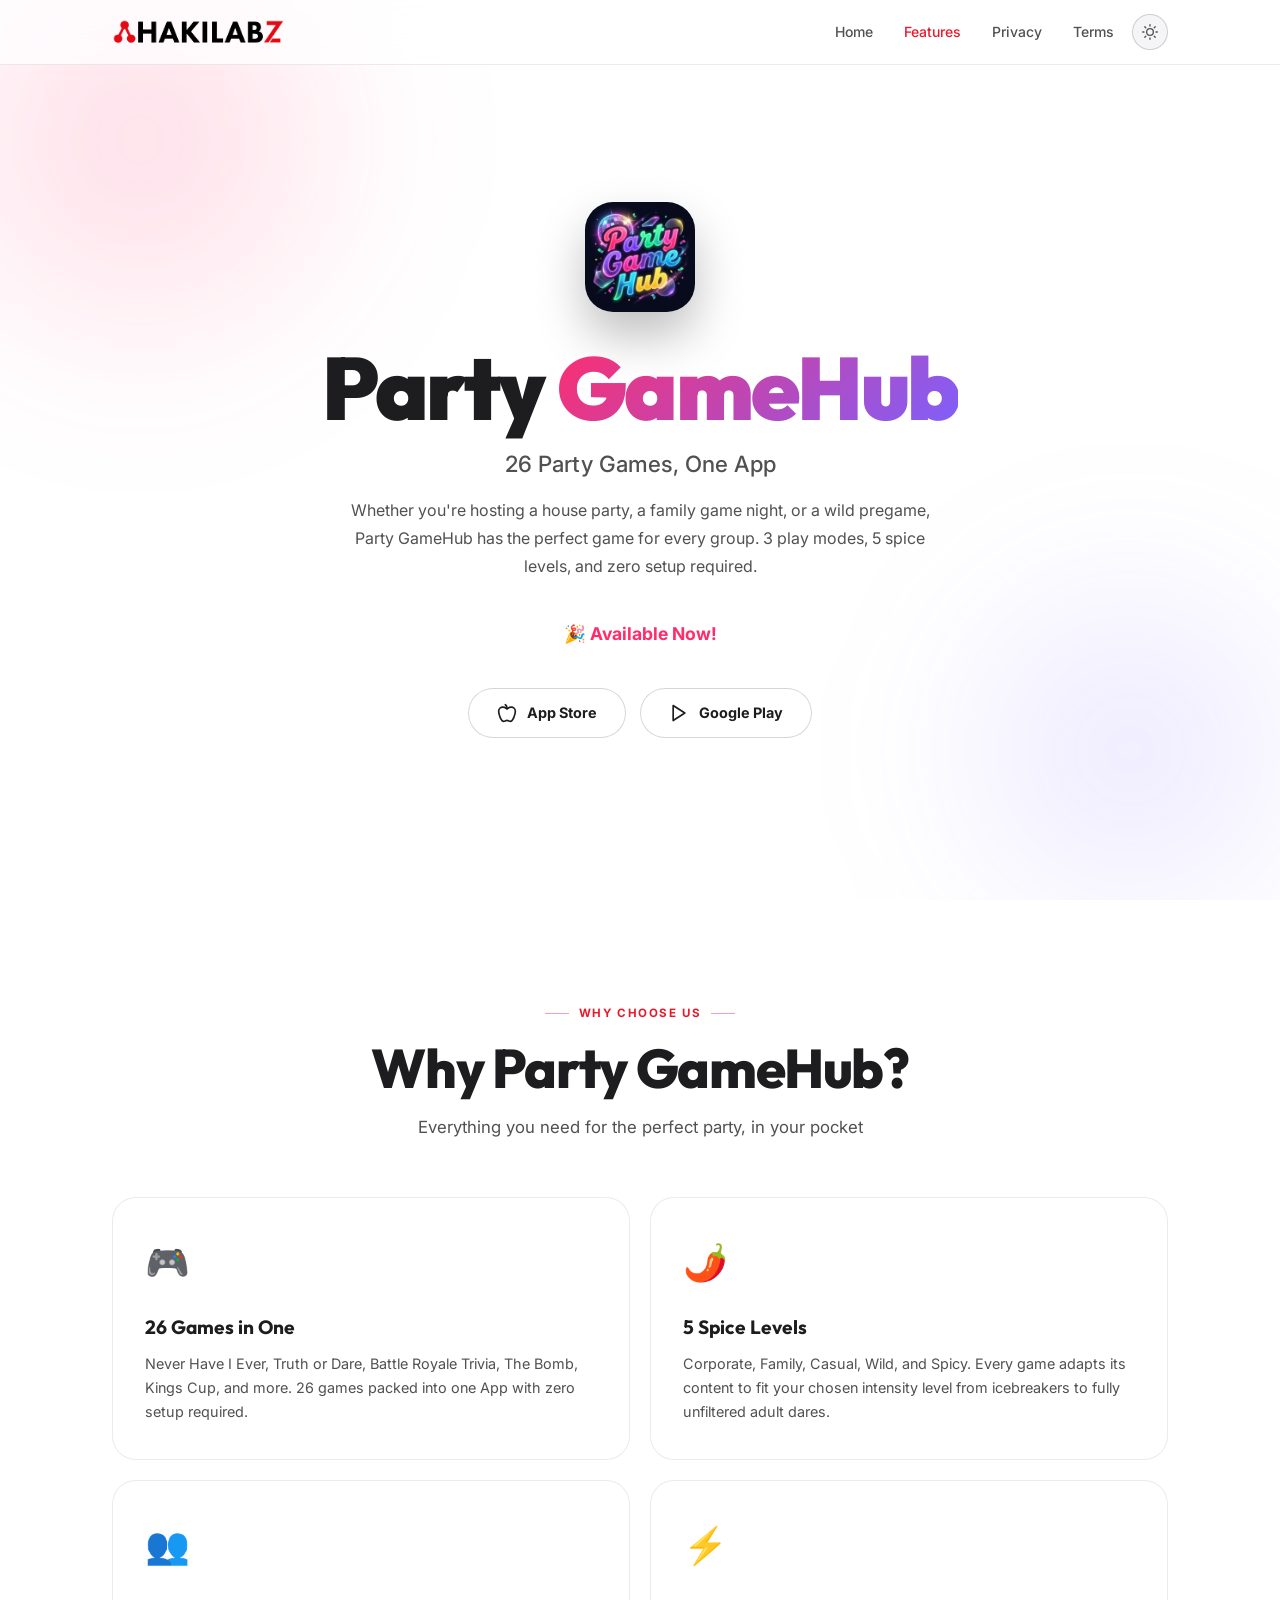
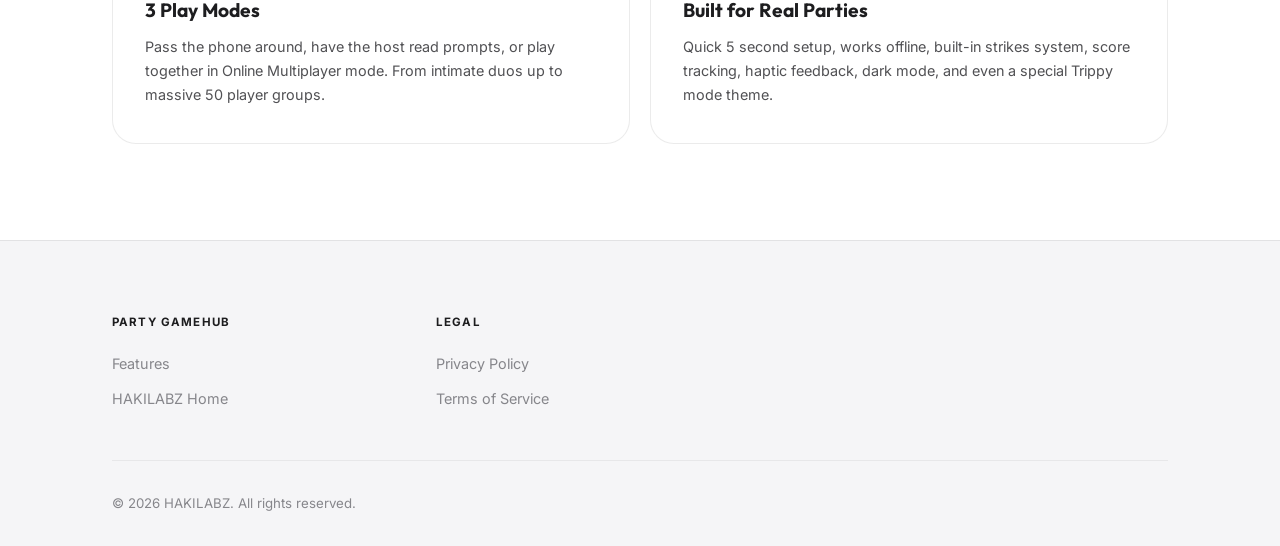
==== commit 714f9194: "Update Party GameHub App Store listing copy and launch date to April 4" ====
--- a/partygamehub/index.html
+++ b/partygamehub/index.html
@@ -6,18 +6,19 @@
     <meta name="viewport" content="width=device-width, initial-scale=1.0">
     <meta name="robots" content="noimageindex, noarchive">
     <meta name="description"
-        content="Party GameHub — 26 party games in one app. From Truth or Dare to Battle Royale Trivia. Available March 28, 2026.">
+        content="26 party games in one app! Truth or Dare, Never Have I Ever, Trivia & more. Play on one phone or online. 5 spice levels from family to wild! Available April 4, 2026.">
     <meta name="keywords"
-        content="party games, drinking games, truth or dare, never have i ever, would you rather, trivia, group games">
+        content="party,games,group,truth,dare,trivia,friends,multiplayer,never,have,ever,would,rather,social,fun">
     <meta name="author" content="HAKILABZ">
     <meta property="og:title" content="Party GameHub | HAKILABZ">
     <meta property="og:description"
-        content="26 party games in one app. From Truth or Dare to Battle Royale Trivia. Available March 28, 2026.">
+        content="26 party games in one app! Truth or Dare, Never Have I Ever, Trivia & more. Available April 4, 2026.">
     <meta property="og:type" content="website">
     <meta property="og:url" content="https://hakilabz.ai/partygamehub/">
+    <link rel="canonical" href="https://hakilabz.ai/partygamehub/">
     <meta name="twitter:card" content="summary_large_image">
     <meta name="twitter:title" content="Party GameHub | HAKILABZ">
-    <meta name="twitter:description" content="26 party games in one app. No setup needed.">
+    <meta name="twitter:description" content="26 party games in one app! Play on one phone or online.">
     <title>Party GameHub | HAKILABZ</title>
 
     <link rel="preconnect" href="https://fonts.googleapis.com">
@@ -84,11 +85,10 @@
             <div class="pgh-hero-content">
                 <img src="/assets/images/partygamehub-icon.jpg" alt="Party GameHub App Icon" class="pgh-app-icon">
                 <h1 class="pgh-title">Party <span class="pgh-grad-text">GameHub</span></h1>
-                <p class="pgh-subtitle">26 Games. One App. Endless Fun.</p>
-                <p class="pgh-desc">From Truth or Dare to Battle Royale Trivia — there's a game for every group and
-                    every mood. Choose from 5 spice levels, family-friendly to adult-only.</p>
-
-                <!-- Countdown to March 28 -->
+                <p class="pgh-subtitle">26 Party Games, One App</p>
+                <p class="pgh-desc">Whether you're hosting a house party, a family game night, or a wild pregame, Party GameHub has the perfect game for every group. 3 play modes, 5 spice levels, and zero setup required.</p>
+
+                <!-- Countdown to April 4 -->
                 <div class="pgh-countdown">
                     <span class="countdown-label">🚀 Available in</span>
                     <div class="countdown-block">
@@ -148,29 +148,26 @@
                     <div class="pgh-card-inner" aria-hidden="true"></div>
                     <span class="pgh-feature-icon">🎮</span>
                     <div class="pgh-feature-title">26 Games in One</div>
-                    <p class="pgh-feature-desc">Never run out of party games. From classics like Truth or Dare to unique
-                        modes like Dare Chain, everything is available instantly — no downloads, no ads.</p>
+                    <p class="pgh-feature-desc">Never Have I Ever, Truth or Dare, Battle Royale Trivia, The Bomb, Kings Cup, and more. 26 games packed into one App with zero setup required.</p>
                 </div>
                 <div class="pgh-card reveal reveal-delay-2">
                     <div class="pgh-card-inner" aria-hidden="true"></div>
                     <span class="pgh-feature-icon">🌶️</span>
                     <div class="pgh-feature-title">5 Spice Levels</div>
                     <p class="pgh-feature-desc">Corporate, Family, Casual, Wild, and Spicy. Every game adapts its
-                        content completely to fit your chosen intensity level. Perfect for any crowd.</p>
+                        content to fit your chosen intensity level from icebreakers to fully unfiltered adult dares.</p>
                 </div>
                 <div class="pgh-card reveal reveal-delay-1">
                     <div class="pgh-card-inner" aria-hidden="true"></div>
                     <span class="pgh-feature-icon">👥</span>
-                    <div class="pgh-feature-title">2 to 50 Players</div>
-                    <p class="pgh-feature-desc">Play locally by passing the phone, or host a game in Online Multiplayer
-                        mode where everyone joins on their own device from anywhere.</p>
+                    <div class="pgh-feature-title">3 Play Modes</div>
+                    <p class="pgh-feature-desc">Pass the phone around, have the host read prompts, or play together in Online Multiplayer mode. From intimate duos up to massive 50 player groups.</p>
                 </div>
                 <div class="pgh-card reveal reveal-delay-2">
                     <div class="pgh-card-inner" aria-hidden="true"></div>
                     <span class="pgh-feature-icon">⚡</span>
-                    <div class="pgh-feature-title">Zero Setup Required</div>
-                    <p class="pgh-feature-desc">No accounts, no sign-ups, no credit cards. Add player names and start
-                        the party in literally 5 seconds. That's it.</p>
+                    <div class="pgh-feature-title">Built for Real Parties</div>
+                    <p class="pgh-feature-desc">Quick 5 second setup, works offline, built-in strikes system, score tracking, haptic feedback, dark mode, and even a special Trippy mode theme.</p>
                 </div>
             </div>
         </div>
@@ -203,9 +200,9 @@
 
     <script src="/assets/js/script.js"></script>
     <script>
-        // Countdown to March 28, 2026 midnight UTC
+        // Countdown to April 4, 2026 midnight UTC
         function updateCountdown() {
-            const target = new Date('2026-03-28T00:00:00Z');
+            const target = new Date('2026-04-04T00:00:00Z');
             const now = new Date();
             const diff = target - now;
             if (diff <= 0) {
@@ -225,7 +222,7 @@
         setInterval(updateCountdown, 1000);
 
         function showComing(store) {
-            alert(`Party GameHub is coming to ${store} on March 28, 2026! Stay tuned.`);
+            alert(`Party GameHub is coming to ${store} on April 4, 2026! Stay tuned.`);
         }
     </script>
 </body>
--- a/assets/css/style.css
+++ b/assets/css/style.css
@@ -249,13 +249,17 @@
     flex-direction: column;
     justify-content: center;
     gap: 5px;
-    width: 40px;
-    height: 40px;
+    width: 44px;
+    /* larger tap target */
+    height: 44px;
     background: transparent;
     border: none;
     border-radius: var(--r-sm);
     cursor: pointer;
     padding: 8px;
+    touch-action: manipulation;
+    /* prevents 300ms delay on iOS */
+    -webkit-tap-highlight-color: transparent;
 }
 
 .hamburger span {
@@ -286,24 +290,38 @@
         display: flex;
     }
 
-    .theme-toggle-btn {
+    /* iOS Safari fix: backdrop-filter on .navbar creates a stacking context
+       that traps position:fixed children inside the 64px navbar height.
+       Remove it on mobile and use solid opaque background. */
+    .navbar {
+        -webkit-backdrop-filter: none !important;
+        backdrop-filter: none !important;
+        background: var(--bg) !important;
+    }
+
+    /* Hide desktop theme toggle; show only inside open mobile menu */
+    .nav-links>li:has(> .theme-toggle-btn) {
         display: none;
     }
-
-    /* shown in mobile menu */
 
     .nav-links {
         position: fixed;
-        inset: 64px 0 0 0;
+        top: 0;
+        left: 0;
+        right: 0;
+        bottom: 0;
+        padding-top: 64px;
+        padding-bottom: env(safe-area-inset-bottom, 0px);
         background: var(--bg);
         flex-direction: column;
         align-items: stretch;
         gap: 0;
-        padding: 1rem 1.25rem;
         display: none;
-        z-index: 850;
+        z-index: 1100;
         border-top: 1px solid var(--border);
         overflow-y: auto;
+        overscroll-behavior: contain;
+        -webkit-overflow-scrolling: touch;
     }
 
     .nav-links.open {
@@ -312,19 +330,22 @@
 
     .nav-links>li>a {
         font-size: 1.05rem;
-        padding: 0.9rem 0.5rem;
+        padding: 1rem 1.25rem;
         border-radius: 0;
         border-bottom: 1px solid var(--divider);
-    }
-
-    /* Show theme toggle inside mobile menu */
-    .nav-links>li:last-child>.theme-toggle-btn {
+        display: block;
+        touch-action: manipulation;
+        -webkit-tap-highlight-color: transparent;
+    }
+
+    /* Show theme toggle as last row in mobile menu */
+    .nav-links.open>li:has(> .theme-toggle-btn) {
+        display: flex;
+        padding: 0.75rem 1.25rem;
+    }
+
+    .nav-links.open>li:has(> .theme-toggle-btn)>.theme-toggle-btn {
         display: inline-flex;
-        width: auto;
-        border-radius: var(--r-pill);
-        padding: 0.5rem 1rem;
-        gap: 0.5rem;
-        margin-top: 0.5rem;
     }
 }
 
@@ -520,6 +541,7 @@
     font-size: 0.65rem;
     font-weight: 600;
     letter-spacing: 0.12em;
+    margin-right: -0.12em;
     text-transform: uppercase;
     color: var(--text-3);
 }
@@ -1076,42 +1098,69 @@
 }
 
 .contact-links {
+    display: grid;
+    grid-template-columns: repeat(3, 1fr);
+    gap: 1.25rem;
+    width: 100%;
+    max-width: 720px;
+    margin-left: auto;
+    margin-right: auto;
+}
+
+.contact-link {
     display: flex;
     flex-direction: column;
-    gap: 0.875rem;
-}
-
-.contact-link {
-    display: flex;
-    align-items: center;
-    gap: 1rem;
-    font-size: 0.95rem;
+    align-items: center;
+    justify-content: center;
+    gap: 0.75rem;
+    font-size: 0.92rem;
+    font-weight: 500;
     color: var(--text-2);
-    transition: color var(--dur-fast), transform var(--dur-fast) var(--spring);
+    background: var(--surface-raised);
+    border: 1px solid var(--border);
+    border-radius: var(--r-lg);
+    padding: 1.5rem 1rem;
+    text-align: center;
+    transition: color var(--dur-fast), border-color var(--dur-fast), transform var(--dur-mid) var(--spring), box-shadow var(--dur-mid);
+    text-decoration: none;
 }
 
 .contact-link:hover {
     color: var(--red);
-    transform: translateX(4px);
+    border-color: rgba(232, 25, 44, 0.35);
+    transform: translateY(-4px);
+    box-shadow: 0 8px 24px rgba(232, 25, 44, 0.12);
 }
 
 .contact-link-icon {
-    width: 44px;
-    height: 44px;
+    width: 52px;
+    height: 52px;
     border-radius: var(--r-md);
     background: var(--grad-subtle);
     border: 1px solid rgba(232, 25, 44, 0.12);
     display: flex;
     align-items: center;
     justify-content: center;
-    font-size: 1.1rem;
+    font-size: 1.25rem;
     flex-shrink: 0;
     transition: background var(--dur-mid), transform var(--dur-mid) var(--spring);
 }
 
 .contact-link:hover .contact-link-icon {
     background: var(--grad);
-    transform: scale(1.05);
+    transform: scale(1.08);
+}
+
+@media (max-width: 640px) {
+    .contact-links {
+        grid-template-columns: 1fr;
+    }
+
+    .contact-link {
+        flex-direction: row;
+        text-align: left;
+        padding: 1rem 1.25rem;
+    }
 }
 
 /* Contact form */
